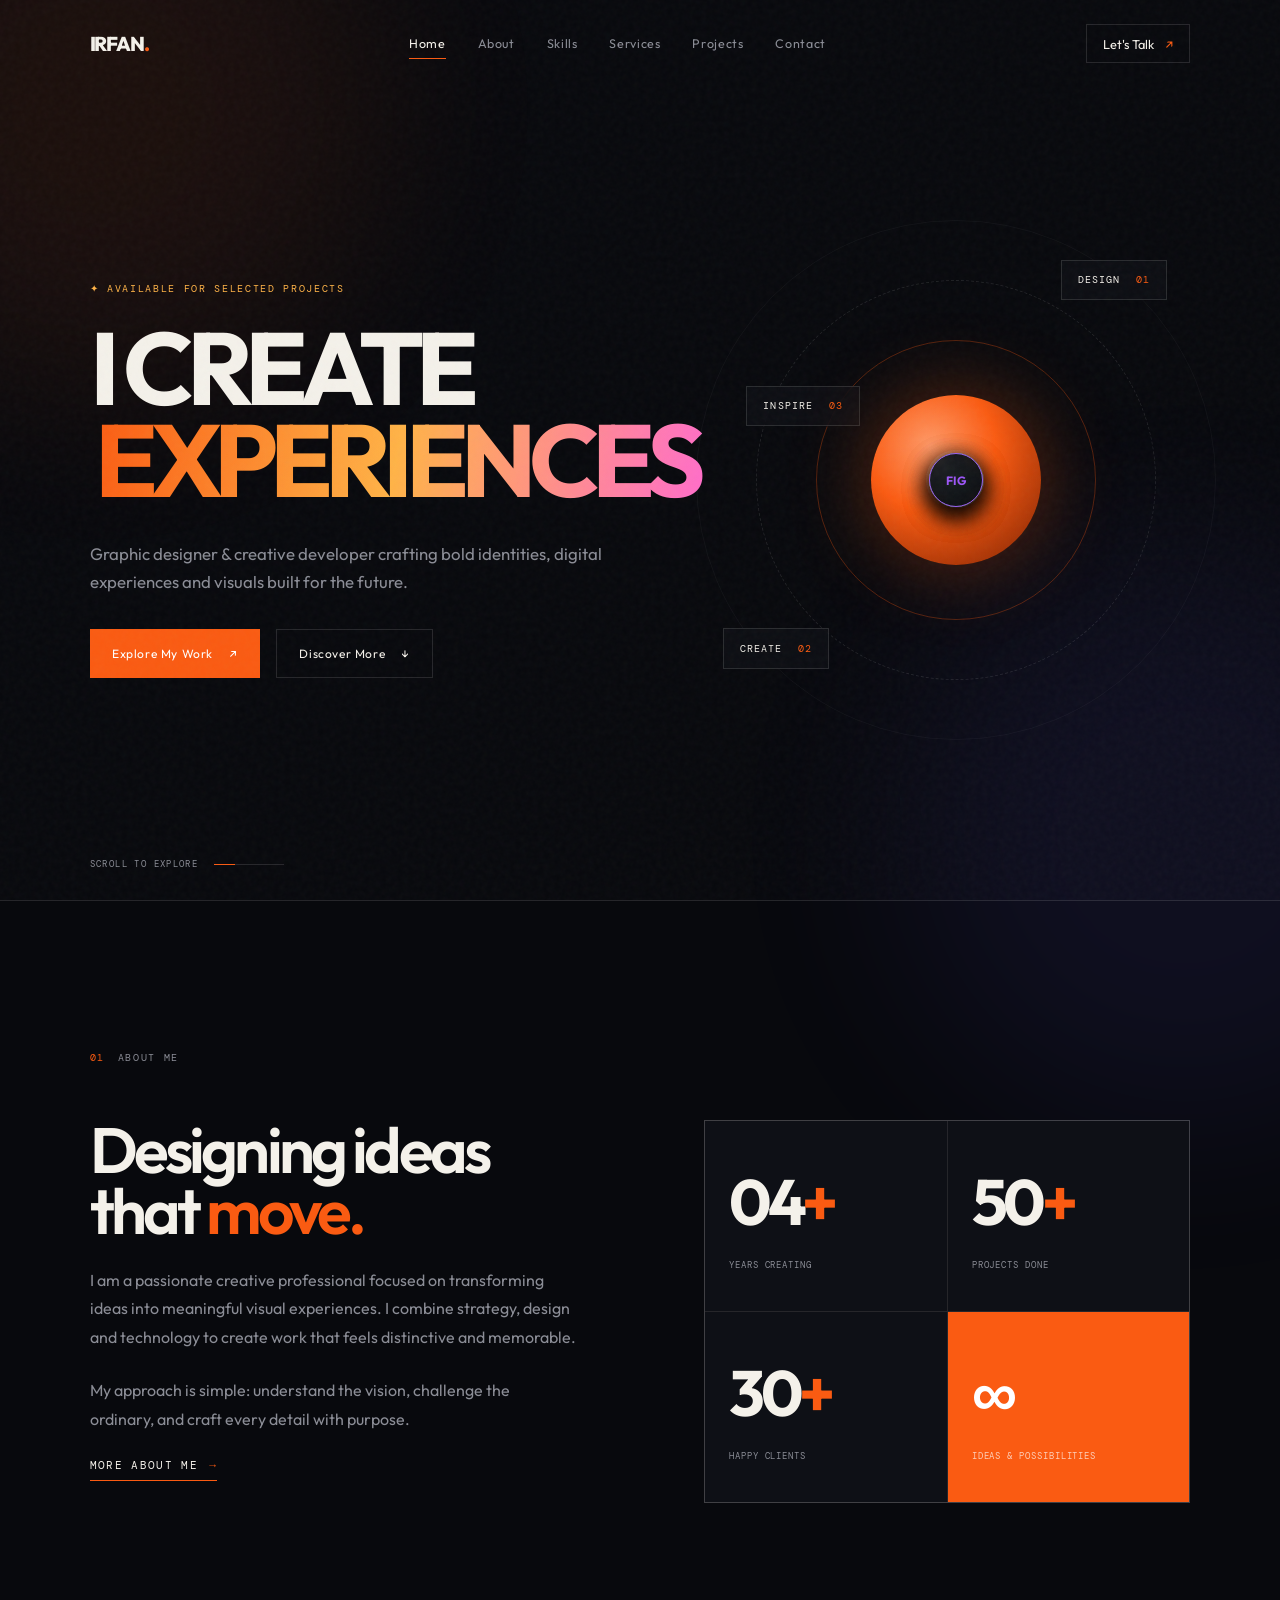
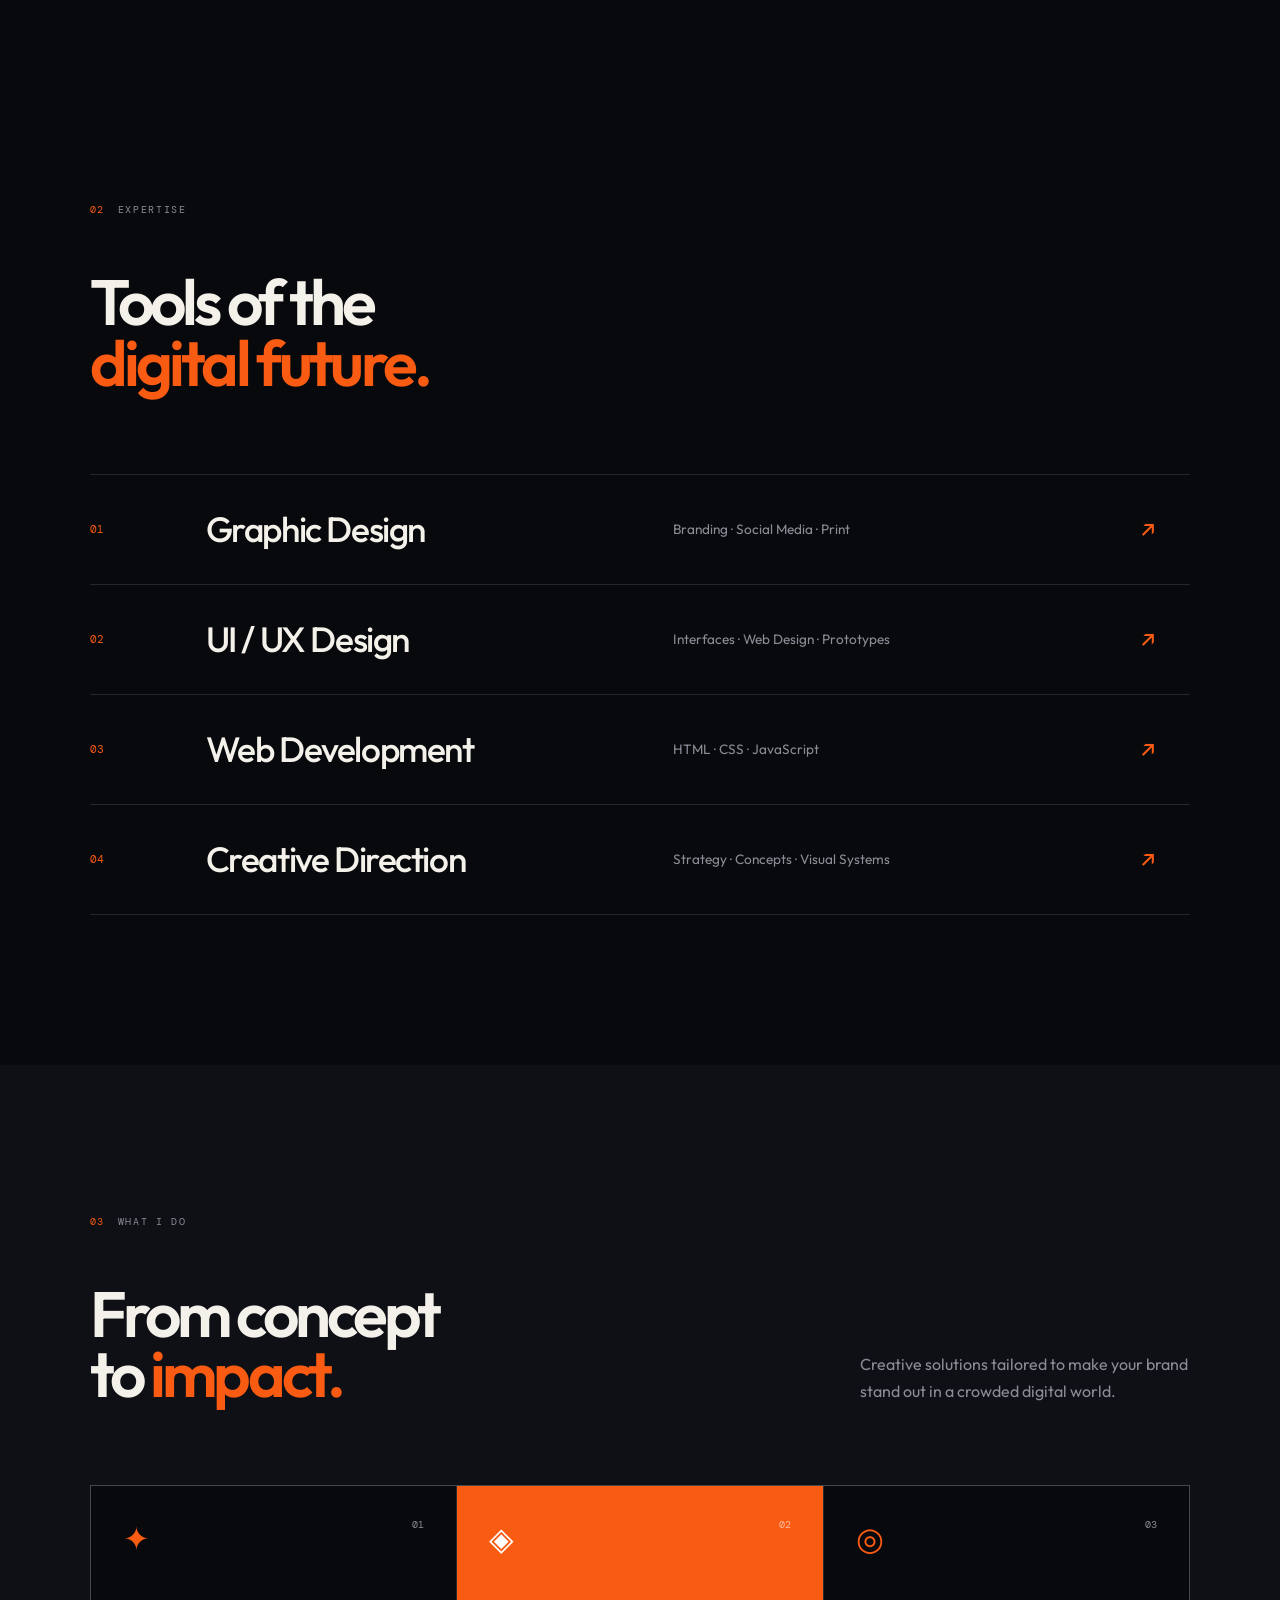
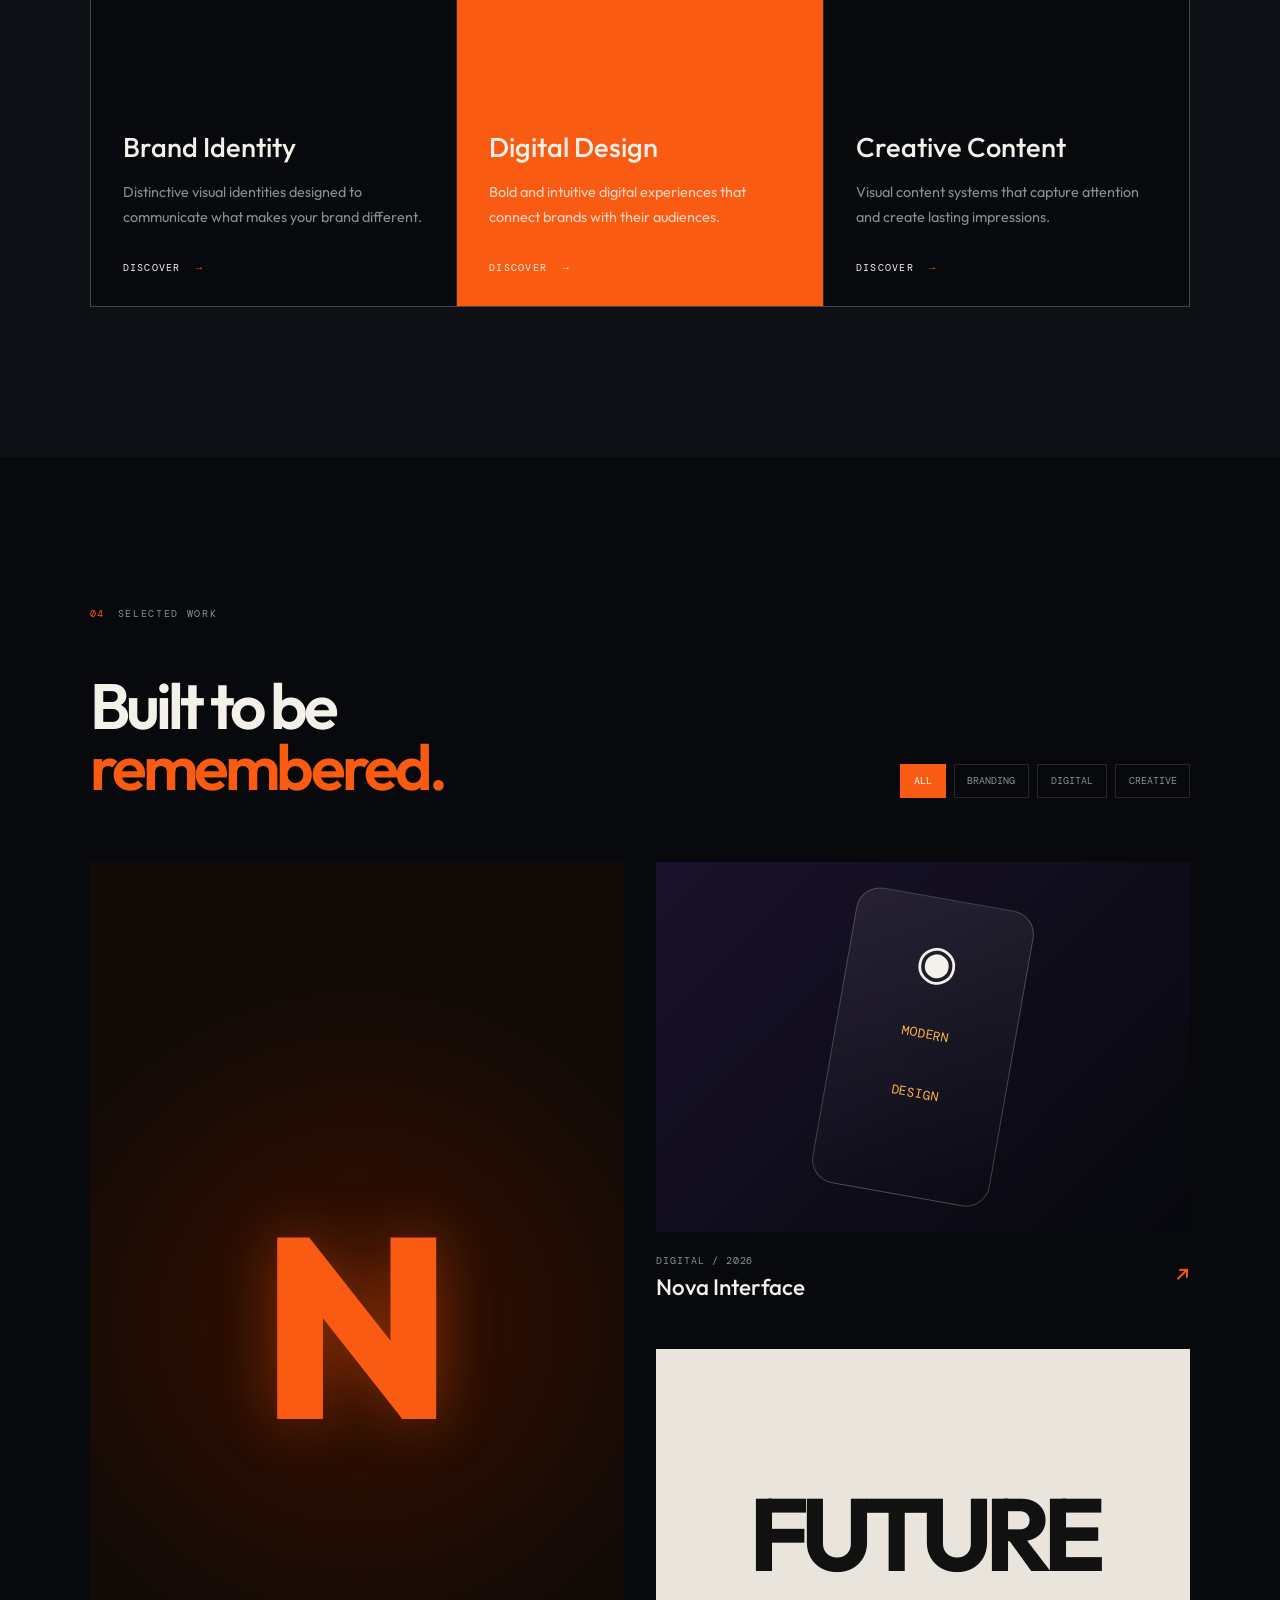
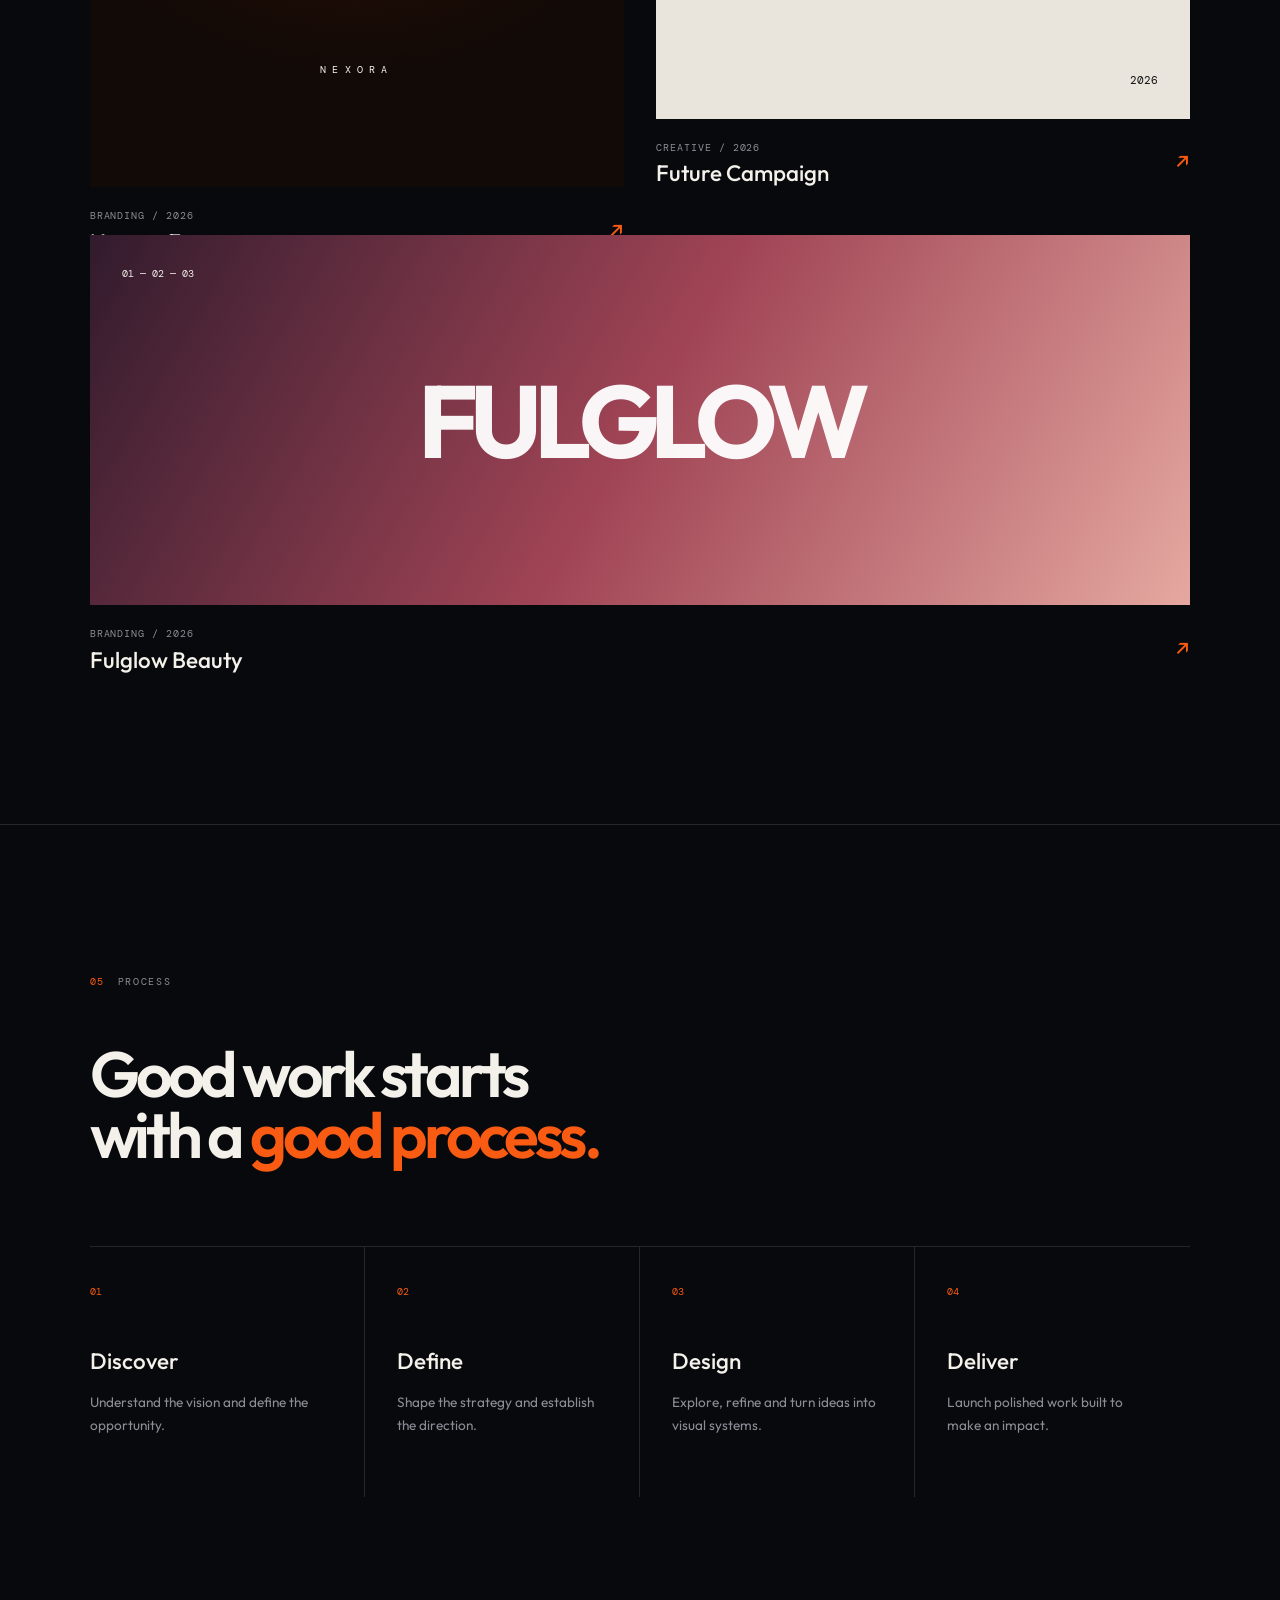
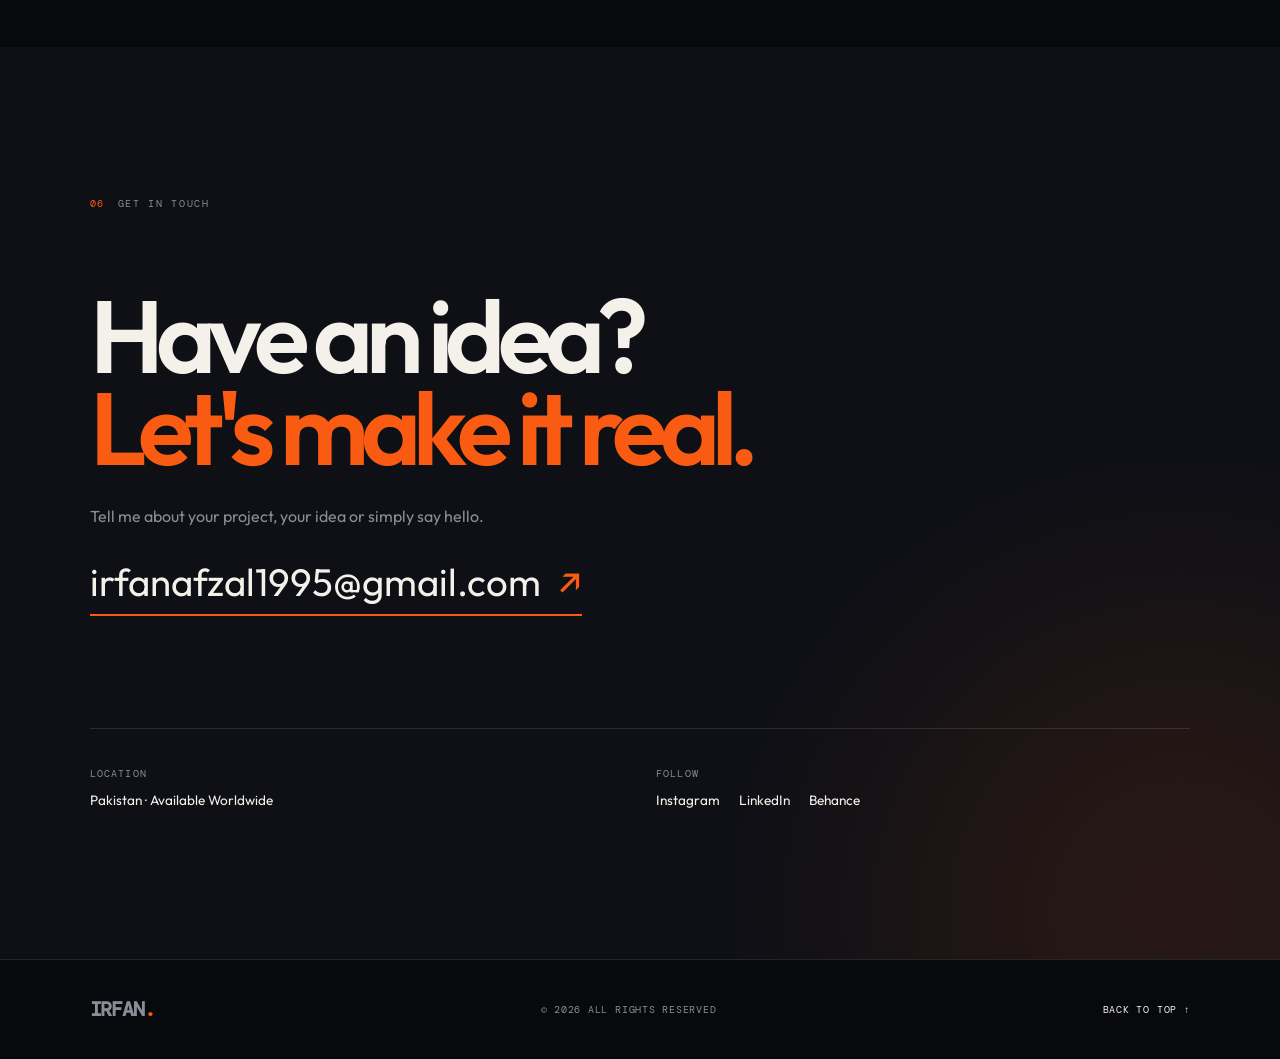
==== index.html @ 4d8fcdea "Add files via upload" ====
<!DOCTYPE html>
<html lang="en">
<head>
  <meta charset="UTF-8">
  <meta name="viewport" content="width=device-width, initial-scale=1.0">
  <title>Creative Portfolio | Visual Designer</title>
  <meta name="description" content="A futuristic professional portfolio">
  <link rel="preconnect" href="https://fonts.googleapis.com">
  <link rel="preconnect" href="https://fonts.gstatic.com" crossorigin>
  <link href="https://fonts.googleapis.com/css2?family=DM+Mono:wght@400;500&family=Outfit:wght@300;400;500;600;700;800&display=swap" rel="stylesheet">
  <link rel="stylesheet" href="style.css">
</head>
<body>
  <!-- Animated background -->
  <div class="bg-grid"></div>
  <div class="orb orb-1"></div>
  <div class="orb orb-2"></div>
  <div class="noise"></div>

  <!-- ==================== NAVBAR ==================== -->
  <header class="navbar">
    <a href="#home" class="logo">IRFAN<span>.</span></a>
    <nav class="nav-links" id="navLinks">
      <a href="#home" class="active">Home</a>
      <a href="#about">About</a>
      <a href="#skills">Skills</a>
      <a href="#services">Services</a>
      <a href="#projects">Projects</a>
      <a href="#contact">Contact</a>
    </nav>
    <a href="#contact" class="nav-cta">Let's Talk <span>↗</span></a>
    <button class="menu-btn" id="menuBtn" aria-label="Toggle menu"><span></span><span></span></button>
  </header>

  <main>
    <!-- ==================== HERO ==================== -->
    <section class="hero section" id="home">
      <div class="hero-content">
        <div class="eyebrow reveal">✦ AVAILABLE FOR SELECTED PROJECTS</div>
        <h1 class="hero-title reveal">
          I CREATE<br>
          <span class="gradient-text" id="typingText">VISUAL EXPERIENCES</span>
        </h1>
        <p class="hero-description reveal">
          Graphic designer & creative developer crafting bold identities,
          digital experiences and visuals built for the future.
        </p>
        <div class="hero-actions reveal">
          <a href="#projects" class="btn btn-primary">Explore My Work <span>↗</span></a>
          <a href="#about" class="btn btn-ghost">Discover More <span>↓</span></a>
        </div>
      </div>

      <div class="hero-visual">
        <div class="visual-ring ring-1"></div>
        <div class="visual-ring ring-2"></div>
        <div class="visual-ring ring-3"></div>
        <!-- Planet Icons (PS, AI, CD, FIGMA) orbiting around center -->
          <div class="planet-icon planet-ps"><span>PS</span></div>
          <div class="planet-icon planet-ai"><span>AI</span></div>
          <div class="planet-icon planet-cd"><span>CD</span></div>
          <div class="planet-icon planet-figma"><span>FIG</span></div>
        <div class="center-orb">
          <div class="orb-core"></div>
          <span>CREATE<br>+</span>
        </div>
        <div class="floating-card card-a">DESIGN<span>01</span></div>
        <div class="floating-card card-b">CREATE<span>02</span></div>
        <div class="floating-card card-c">INSPIRE<span>03</span></div>
      </div>

      <div class="scroll-indicator">
        <span>SCROLL TO EXPLORE</span>
        <div class="scroll-line"></div>
      </div>
    </section>

    <!-- ==================== ABOUT ==================== -->
    <section class="about section section-pad" id="about">
      <div class="section-label reveal"><span>01</span> ABOUT ME</div>
      <div class="about-grid">
        <div class="about-copy">
          <h2 class="section-title reveal">Designing ideas<br>that <em>move.</em></h2>
          <p class="reveal">I am a passionate creative professional focused on transforming ideas into meaningful visual experiences. I combine strategy, design and technology to create work that feels distinctive and memorable.</p>
          <p class="reveal">My approach is simple: understand the vision, challenge the ordinary, and craft every detail with purpose.</p>
          <a href="./about.html" class="text-link reveal">MORE ABOUT ME <span>→</span></a>
        </div>
        <div class="stats-grid reveal">
          <div class="stat-card"><strong>04<span>+</span></strong><small>YEARS CREATING</small></div>
          <div class="stat-card"><strong>50<span>+</span></strong><small>PROJECTS DONE</small></div>
          <div class="stat-card"><strong>30<span>+</span></strong><small>HAPPY CLIENTS</small></div>
          <div class="stat-card accent"><strong>∞</strong><small>IDEAS & POSSIBILITIES</small></div>
        </div>
      </div>
    </section>

    <!-- ==================== SKILLS ==================== -->
    <section class="skills section section-pad" id="skills">
      <div class="section-label reveal"><span>02</span> EXPERTISE</div>
      <h2 class="section-title reveal">Tools of the<br><em>digital future.</em></h2>
      <div class="skills-list">
        <div class="skill-row reveal"><span class="skill-num">01</span><h3>Graphic Design</h3><p>Branding · Social Media · Print</p><span class="arrow">↗</span></div>
        <div class="skill-row reveal"><span class="skill-num">02</span><h3>UI / UX Design</h3><p>Interfaces · Web Design · Prototypes</p><span class="arrow">↗</span></div>
        <div class="skill-row reveal"><span class="skill-num">03</span><h3>Web Development</h3><p>HTML · CSS · JavaScript</p><span class="arrow">↗</span></div>
        <div class="skill-row reveal"><span class="skill-num">04</span><h3>Creative Direction</h3><p>Strategy · Concepts · Visual Systems</p><span class="arrow">↗</span></div>
      </div>
    </section>

    <!-- ==================== SERVICES ==================== -->
    <section class="services section section-pad" id="services">
      <div class="section-label reveal"><span>03</span> WHAT I DO</div>
      <div class="services-heading">
        <h2 class="section-title reveal">From concept<br>to <em>impact.</em></h2>
        <p class="reveal">Creative solutions tailored to make your brand stand out in a crowded digital world.</p>
      </div>
      <div class="service-grid">
        <article class="service-card reveal">
          <div class="service-icon">✦</div><span class="service-number">01</span>
          <h3>Brand Identity</h3><p>Distinctive visual identities designed to communicate what makes your brand different.</p>
          <a href="#contact">DISCOVER <span>→</span></a>
        </article>
        <article class="service-card featured reveal">
          <div class="service-icon">◈</div><span class="service-number">02</span>
          <h3>Digital Design</h3><p>Bold and intuitive digital experiences that connect brands with their audiences.</p>
          <a href="#contact">DISCOVER <span>→</span></a>
        </article>
        <article class="service-card reveal">
          <div class="service-icon">◎</div><span class="service-number">03</span>
          <h3>Creative Content</h3><p>Visual content systems that capture attention and create lasting impressions.</p>
          <a href="#contact">DISCOVER <span>→</span></a>
        </article>
      </div>
    </section>

    <!-- ==================== PROJECTS ==================== -->
    <section class="projects section section-pad" id="projects">
      <div class="section-label reveal"><span>04</span> SELECTED WORK</div>
      <div class="projects-top">
        <h2 class="section-title reveal">Built to be<br><em>remembered.</em></h2>
        <div class="project-filters reveal">
          <button class="filter active" data-filter="all">ALL</button>
          <button class="filter" data-filter="branding">BRANDING</button>
          <button class="filter" data-filter="digital">DIGITAL</button>
          <button class="filter" data-filter="creative">CREATIVE</button>
        </div>
      </div>

      <div class="project-grid">
        <article class="project-card large reveal" data-category="branding">
          <div class="project-art art-one"><span>N</span><i>NEXORA</i></div>
          <div class="project-info"><div><small>BRANDING / 2026</small><h3>Nexora Energy</h3></div><span>↗</span></div>
        </article>
        <article class="project-card reveal" data-category="digital">
          <div class="project-art art-two"><div class="phone-ui">◉<br><small>MODERN<br>DESIGN</small></div></div>
          <div class="project-info"><div><small>DIGITAL / 2026</small><h3>Nova Interface</h3></div><span>↗</span></div>
        </article>
        <article class="project-card reveal" data-category="creative">
          <div class="project-art art-three"><strong>FUTURE</strong><span>2026</span></div>
          <div class="project-info"><div><small>CREATIVE / 2026</small><h3>Future Campaign</h3></div><span>↗</span></div>
        </article>
        <article class="project-card wide reveal" data-category="branding">
          <div class="project-art art-four"><span>01 — 02 — 03</span><h4>FULGLOW</h4></div>
          <div class="project-info"><div><small>BRANDING / 2026</small><h3>Fulglow Beauty</h3></div><span>↗</span></div>
        </article>
      </div>
    </section>

    <!-- ==================== PROCESS ==================== -->
    <section class="process section section-pad">
      <div class="section-label reveal"><span>05</span> PROCESS</div>
      <h2 class="section-title reveal">Good work starts<br>with a <em>good process.</em></h2>
      <div class="process-track">
        <div class="process-item reveal"><span>01</span><h3>Discover</h3><p>Understand the vision and define the opportunity.</p></div>
        <div class="process-item reveal"><span>02</span><h3>Define</h3><p>Shape the strategy and establish the direction.</p></div>
        <div class="process-item reveal"><span>03</span><h3>Design</h3><p>Explore, refine and turn ideas into visual systems.</p></div>
        <div class="process-item reveal"><span>04</span><h3>Deliver</h3><p>Launch polished work built to make an impact.</p></div>
      </div>
    </section>

    <!-- ==================== CONTACT ==================== -->
    <section class="contact section section-pad" id="contact">
      <div class="contact-glow"></div>
      <div class="section-label reveal"><span>06</span> GET IN TOUCH</div>
      <div class="contact-content">
        <h2 class="contact-title reveal">Have an idea?<br><em>Let's make it real.</em></h2>
        <p class="reveal">Tell me about your project, your idea or simply say hello.</p>
        <a href="mailto:irfanafzal1995@gmail.com" class="big-email reveal">irfanafzal1995@gmail.com <span>↗</span></a>
      </div>
      <div class="contact-meta reveal">
        <div><small>LOCATION</small><p>Pakistan · Available Worldwide</p></div>
        <div><small>FOLLOW</small><p><a href="#">Instagram</a> <a href="#">LinkedIn</a> <a href="#">Behance</a></p></div>
      </div>
    </section>
  </main>

  <!-- ==================== FOOTER ==================== -->
  <footer class="footer">
    <a href="#home" class="logo">IRFAN<span>.</span></a>
    <p>© <span id="year"></span> ALL RIGHTS RESERVED</p>
    <a href="#home">BACK TO TOP ↑</a>
  </footer>

  <script src="script.js"></script>
</body>
</html>
---- style.css ----
/* ==================== ROOT & RESET ==================== */
:root {
  --bg: #08090d;
  --bg-soft: #0e1016;
  --surface: rgba(255, 255, 255, 0.04);
  --text: #f4f1ea;
  --muted: #8b8d96;
  --line: rgba(255, 255, 255, 0.12);
  --accent: #fa5b12;
  --accent2: #ffb347;
  --font: "Outfit", sans-serif;
  --mono: "DM Mono", monospace;
}
* {
  margin: 0;
  padding: 0;
  box-sizing: border-box;
}
html {
  scroll-behavior: smooth;
}
body {
  background: var(--bg);
  color: var(--text);
  font-family: var(--font);
  overflow-x: hidden;
}
a {
  color: inherit;
  text-decoration: none;
}
button {
  font: inherit;
}
.section {
  position: relative;
  z-index: 1;
}
.section-pad {
  padding: 150px 7vw;
}

/* ==================== BACKGROUND ==================== */
.bg-grid {
  position: fixed;
  inset: 0;
  z-index: -3;
  opacity: 0.18;
  background-image: linear-gradient(
      rgba(255, 255, 255, 0.04) 1px,
      transparent 1px
    ),
    linear-gradient(90deg, rgba(255, 255, 255, 0.04) 1px, transparent 1px);
  background-size: 60px 60px;
  mask-image: radial-gradient(circle at center, black, transparent 80%);
}
.orb {
  position: fixed;
  width: 45vw;
  height: 45vw;
  border-radius: 50%;
  filter: blur(100px);
  opacity: 0.08;
  z-index: -2;
  pointer-events: none;
  animation: drift 15s ease-in-out infinite alternate;
}
.orb-1 {
  background: var(--accent);
  top: -20%;
  left: -15%;
}
.orb-2 {
  background: #6a5cff;
  bottom: -25%;
  right: -15%;
  animation-delay: -8s;
}
.noise {
  position: fixed;
  inset: 0;
  z-index: 20;
  pointer-events: none;
  opacity: 0.035;
  background-image: url("data:image/svg+xml,%3Csvg viewBox='0 0 200 200' xmlns='http://www.w3.org/2000/svg'%3E%3Cfilter id='n'%3E%3CfeTurbulence type='fractalNoise' baseFrequency='.8' numOctaves='4' stitchTiles='stitch'/%3E%3C/filter%3E%3Crect width='100%25' height='100%25' filter='url(%23n)' opacity='1'/%3E%3C/svg%3E");
}

/* ==================== NAVBAR ==================== */
.navbar {
  height: 88px;
  width: 100%;
  padding: 0 7vw;
  display: flex;
  align-items: center;
  justify-content: space-between;
  position: fixed;
  top: 0;
  z-index: 10;
  border-bottom: 1px solid transparent;
  transition: 0.35s;
}
.navbar.scrolled {
  background: rgba(8, 9, 13, 0.8);
  backdrop-filter: blur(20px);
  border-color: var(--line);
  height: 72px;
}
.logo {
  font-weight: 800;
  font-size: 1.25rem;
  letter-spacing: -0.06em;
}
.logo span {
  color: var(--accent);
}
.nav-links {
  display: flex;
  gap: 2rem;
}
.nav-links a {
  font-size: 0.78rem;
  color: var(--muted);
  letter-spacing: 0.05em;
  position: relative;
  transition: 0.3s;
}
.nav-links a:hover,
.nav-links a.active {
  color: var(--text);
}
.nav-links a::after {
  content: "";
  position: absolute;
  bottom: -8px;
  left: 0;
  width: 0;
  height: 1px;
  background: var(--accent);
  transition: 0.3s;
}
.nav-links a:hover::after,
.nav-links a.active::after {
  width: 100%;
}
.nav-cta {
  font-size: 0.8rem;
  border: 1px solid var(--line);
  padding: 0.65rem 1rem;
  transition: 0.3s;
}
.nav-cta span {
  color: var(--accent);
  margin-left: 0.5rem;
}
.nav-cta:hover {
  background: var(--text);
  color: var(--bg);
}
.menu-btn {
  display: none;
}

/* ==================== HERO ==================== */
.hero {
  min-height: 100vh;
  padding: 120px 7vw 60px;
  display: grid;
  grid-template-columns: 1.15fr 0.85fr;
  align-items: center;
  overflow: hidden;
}
.hero-content {
  max-width: 780px;
  z-index: 2;
}
.eyebrow,
.section-label {
  font: 0.65rem var(--mono);
  letter-spacing: 0.16em;
  color: var(--muted);
  display: flex;
  gap: 0.8rem;
  align-items: center;
}
.eyebrow {
  color: var(--accent2);
  margin-bottom: 1.8rem;
}
.section-label span {
  color: var(--accent);
}
.hero-title {
  font-size: clamp(3.5rem, 8vw, 8.5rem);
  line-height: 0.85;
  letter-spacing: -0.075em;
  font-weight: 700;
}
.gradient-text {
  display: inline-block;
  background: linear-gradient(100deg, var(--accent), var(--accent2), #ff6dca);
  -webkit-background-clip: text;
  background-clip: text;
  color: transparent;
  padding: 5px;
}
.hero-description {
  color: var(--muted);
  max-width: 520px;
  font-size: 1.05rem;
  line-height: 1.7;
  margin: 2rem 0;
}
.hero-actions {
  display: flex;
  gap: 1rem;
  flex-wrap: wrap;
}
.btn {
  padding: 1rem 1.4rem;
  font-size: 0.75rem;
  letter-spacing: 0.05em;
  display: inline-flex;
  align-items: center;
  gap: 1rem;
  transition: 0.3s;
}
.btn-primary {
  background: var(--accent);
  color: #fff;
}
.btn-primary:hover {
  transform: translateY(-4px);
  box-shadow: 0 12px 35px rgba(250, 91, 18, 0.25);
}
.btn-ghost {
  border: 1px solid var(--line);
}
.btn-ghost:hover {
  border-color: var(--text);
}
.hero-visual {
  position: relative;
  height: min(650px, 70vh);
  display: flex;
  align-items: center;
  justify-content: center;
}
.visual-ring {
  position: absolute;
  border: 1px solid rgba(255, 255, 255, 0.1);
  border-radius: 50%;
}
.ring-1 {
  width: 400px;
  height: 400px;
  animation: spin 22s linear infinite;
  border-style: dashed;
}
.ring-2 {
  width: 280px;
  height: 280px;
  animation: spin 15s linear infinite reverse;
  border-color: rgba(250, 91, 18, 0.3);
}
.ring-3 {
  width: 520px;
  height: 520px;
  border-color: rgba(255, 255, 255, 0.04);
}
.center-orb {
  width: 170px;
  height: 170px;
  border-radius: 50%;
  background: radial-gradient(
    circle at 35% 30%,
    #ff9a68,
    var(--accent) 40%,
    #7a1f00
  );
  box-shadow: 0 0 80px rgba(250, 91, 18, 0.35);
  display: grid;
  place-items: center;
  animation: pulse 4s ease-in-out infinite;
  z-index: 2;
}

.center-orb span {
  text-align: center;
  font: 0.65rem var(--mono);
  letter-spacing: 0.15em;
}
.orb-core {
  position: absolute;
  width: 55px;
  height: 55px;
  border: 1px solid rgba(255, 255, 255, 0.6);
  border-radius: 50%;
}
.floating-card {
  position: absolute;
  background: rgba(15, 16, 22, 0.75);
  backdrop-filter: blur(15px);
  border: 1px solid var(--line);
  padding: 0.8rem 1rem;
  font: 0.65rem var(--mono);
  letter-spacing: 0.1em;
  display: flex;
  gap: 1rem;
  animation: float 5s ease-in-out infinite;
}
.floating-card span {
  color: var(--accent);
}
.card-a {
  top: 15%;
  right: 5%;
}
.card-b {
  bottom: 20%;
  left: 0;
  animation-delay: -2s;
}
.card-c {
  top: 35%;
  left: 5%;
  animation-delay: -3s;
}
.scroll-indicator {
  position: absolute;
  bottom: 30px;
  left: 7vw;
  display: flex;
  align-items: center;
  gap: 1rem;
  font: 0.58rem var(--mono);
  color: var(--muted);
  letter-spacing: 0.15em;
}
.scroll-line {
  width: 70px;
  height: 1px;
  background: var(--line);
  position: relative;
  overflow: hidden;
}
.scroll-line::after {
  content: "";
  position: absolute;
  width: 30%;
  height: 100%;
  background: var(--accent);
  animation: scan 2s ease-in-out infinite;
}

/* ==================== SHARED ==================== */
.section-label {
  margin-bottom: 3.5rem;
}
.section-title {
  font-size: clamp(2.7rem, 5vw, 5.8rem);
  line-height: 0.95;
  letter-spacing: -0.06em;
  font-weight: 600;
}
.section-title em,
.contact-title em {
  font-style: normal;
  color: var(--accent);
}
.text-link {
  display: inline-flex;
  gap: 0.7rem;
  margin-top: 1.5rem;
  font: 0.7rem var(--mono);
  letter-spacing: 0.12em;
  border-bottom: 1px solid var(--accent);
  padding-bottom: 0.5rem;
}
.text-link span {
  color: var(--accent);
}

/* ==================== ABOUT ==================== */
.about {
  border-top: 1px solid var(--line);
}
.about-grid {
  display: grid;
  grid-template-columns: 1fr 1fr;
  gap: 10vw;
}
.about-copy p {
  color: var(--muted);
  line-height: 1.8;
  margin-top: 1.5rem;
  max-width: 570px;
}
.stats-grid {
  display: grid;
  grid-template-columns: 1fr 1fr;
  gap: 1px;
  background: var(--line);
  border: 1px solid var(--line);
}
.stat-card {
  background: var(--bg-soft);
  padding: 2.5rem 1.5rem;
  min-height: 190px;
  display: flex;
  flex-direction: column;
  justify-content: space-between;
  transition: 0.4s;
}
.stat-card:hover {
  background: rgba(255, 255, 255, 0.08);
  transform: scale(0.98);
}
.stat-card strong {
  font-size: clamp(2.5rem, 5vw, 4rem);
  letter-spacing: -0.07em;
}
.stat-card strong span {
  color: var(--accent);
}
.stat-card small {
  font: 0.58rem var(--mono);
  color: var(--muted);
  letter-spacing: 0.1em;
}
.stat-card.accent {
  background: var(--accent);
  color: #fff;
}
.stat-card.accent small {
  color: rgba(255, 255, 255, 0.7);
}

/* ==================== SKILLS ==================== */
.skills-list {
  margin-top: 5rem;
  border-top: 1px solid var(--line);
}
.skill-row {
  min-height: 110px;
  border-bottom: 1px solid var(--line);
  display: grid;
  grid-template-columns: 100px 1fr 1fr 50px;
  align-items: center;
  gap: 1rem;
  transition: 0.35s;
  padding: 1rem 0;
}
.skill-row:hover {
  padding-left: 1rem;
  background: linear-gradient(90deg, rgba(250, 91, 18, 0.08), transparent);
}
.skill-num {
  font: 0.7rem var(--mono);
  color: var(--accent);
}
.skill-row h3 {
  font-size: clamp(1.4rem, 3vw, 2.2rem);
  font-weight: 500;
  letter-spacing: -0.04em;
}
.skill-row p {
  color: var(--muted);
  font-size: 0.85rem;
}
.arrow {
  font-size: 1.5rem;
  color: var(--accent);
  transition: 0.3s;
}
.skill-row:hover .arrow {
  transform: translate(5px, -5px);
}

/* ==================== SERVICES ==================== */
.services {
  background: var(--bg-soft);
}
.services-heading {
  display: flex;
  justify-content: space-between;
  align-items: end;
  gap: 2rem;
}
.services-heading > p {
  color: var(--muted);
  max-width: 330px;
  line-height: 1.7;
}
.service-grid {
  display: grid;
  grid-template-columns: repeat(3, 1fr);
  margin-top: 5rem;
  gap: 1px;
  background: var(--line);
  border: 1px solid var(--line);
}
.service-card {
  min-height: 420px;
  background: var(--bg);
  padding: 2rem;
  position: relative;
  display: flex;
  flex-direction: column;
  transition: 0.4s;
  overflow: hidden;
}
.service-card::before {
  content: "";
  position: absolute;
  width: 180px;
  height: 180px;
  border-radius: 50%;
  background: var(--accent);
  filter: blur(70px);
  opacity: 0;
  transition: 0.5s;
  right: -80px;
  top: -80px;
}
.service-card:hover::before {
  opacity: 0.12;
}
.service-card:hover {
  transform: translateY(-8px);
}
.service-card.featured {
  background: var(--accent);
}
.service-icon {
  font-size: 2rem;
  color: var(--accent);
}
.featured .service-icon {
  color: #fff;
}
.service-number {
  position: absolute;
  top: 2rem;
  right: 2rem;
  font: 0.6rem var(--mono);
  color: var(--muted);
}
.featured .service-number {
  color: rgba(255, 255, 255, 0.6);
}
.service-card h3 {
  margin-top: auto;
  font-size: 1.7rem;
  font-weight: 500;
}
.service-card p {
  color: var(--muted);
  line-height: 1.7;
  font-size: 0.9rem;
  margin: 1rem 0 2rem;
}
.featured p {
  color: rgba(255, 255, 255, 0.75);
}
.service-card a {
  font: 0.65rem var(--mono);
  letter-spacing: 0.12em;
}
.service-card a span {
  color: var(--accent);
  margin-left: 0.5rem;
}
.featured a span {
  color: #fff;
}

/* ==================== PROJECTS ==================== */
.projects-top {
  display: flex;
  justify-content: space-between;
  align-items: end;
  gap: 2rem;
  margin-bottom: 4rem;
}
.project-filters {
  display: flex;
  gap: 0.5rem;
  flex-wrap: wrap;
}
.filter {
  background: transparent;
  color: var(--muted);
  border: 1px solid var(--line);
  padding: 0.6rem 0.8rem;
  font: 0.6rem var(--mono);
  cursor: pointer;
  transition: 0.3s;
}
.filter:hover,
.filter.active {
  background: var(--accent);
  border-color: var(--accent);
  color: #fff;
}
.project-grid {
  display: grid;
  grid-template-columns: repeat(2, 1fr);
  gap: 3rem 2rem;
}
.project-card {
  transition: 0.4s;
}
.project-card.hidden {
  display: none;
}
.project-card.large {
  grid-row: span 2;
}
.project-card.wide {
  grid-column: span 2;
}
.project-art {
  height: 370px;
  position: relative;
  overflow: hidden;
  display: grid;
  place-items: center;
  transition: 0.5s;
}
.large .project-art {
  height: 100%;
  min-height: 700px;
}
.art-one {
  background: radial-gradient(circle at center, #381000, #120a07 65%);
}
.art-one > span {
  font-size: 16rem;
  font-weight: 800;
  color: var(--accent);
  line-height: 1;
  text-shadow: 0 0 60px rgba(250, 91, 18, 0.4);
  transition: 0.5s;
}
.art-one i {
  position: absolute;
  bottom: 12%;
  font: 0.65rem var(--mono);
  letter-spacing: 0.6em;
}
.art-two {
  background: linear-gradient(135deg, #19122b, #07080d);
}
.phone-ui {
  border: 1px solid rgba(255, 255, 255, 0.2);
  width: 180px;
  height: 300px;
  border-radius: 24px;
  padding: 2rem;
  text-align: center;
  font-size: 3rem;
  background: linear-gradient(160deg, rgba(255, 255, 255, 0.08), transparent);
  transform: rotate(10deg);
}
.phone-ui small {
  font: 0.8rem var(--mono);
  color: var(--accent2);
}
.art-three {
  background: #e9e5dc;
  color: #111;
}
.art-three strong {
  font-size: clamp(3rem, 8vw, 8rem);
  letter-spacing: -0.08em;
}
.art-three span {
  position: absolute;
  bottom: 2rem;
  right: 2rem;
  font: 0.7rem var(--mono);
}
.art-four {
  background: linear-gradient(120deg, #311b2d, #a04455, #e5a8a0);
}
.art-four h4 {
  font-size: clamp(3rem, 8vw, 8rem);
  letter-spacing: -0.08em;
  color: rgba(255, 255, 255, 0.95);
}
.art-four > span {
  position: absolute;
  top: 2rem;
  left: 2rem;
  font: 0.65rem var(--mono);
}
.project-card:hover .project-art {
  transform: scale(0.98);
}
.project-card:hover .art-one > span {
  transform: scale(1.1) rotate(-5deg);
}
.project-info {
  padding-top: 1rem;
  display: flex;
  justify-content: space-between;
  align-items: center;
}
.project-info small {
  font: 0.6rem var(--mono);
  color: var(--muted);
  letter-spacing: 0.1em;
}
.project-info h3 {
  font-size: 1.4rem;
  font-weight: 500;
  margin-top: 0.3rem;
}
.project-info > span {
  color: var(--accent);
  font-size: 1.4rem;
}

/* ==================== PROCESS ==================== */
.process {
  border-top: 1px solid var(--line);
}
.process-track {
  display: grid;
  grid-template-columns: repeat(4, 1fr);
  border-top: 1px solid var(--line);
  margin-top: 5rem;
}
.process-item {
  padding: 2rem 2rem 2rem 0;
  min-height: 250px;
  border-right: 1px solid var(--line);
  transition: 0.3s;
}
.process-item:not(:first-child) {
  padding-left: 2rem;
}
.process-item:last-child {
  border: 0;
}
.process-item > span {
  font: 0.65rem var(--mono);
  color: var(--accent);
}
.process-item h3 {
  margin: 3rem 0 1rem;
  font-size: 1.4rem;
  font-weight: 500;
}
.process-item p {
  color: var(--muted);
  line-height: 1.7;
  font-size: 0.85rem;
}

/* ==================== CONTACT ==================== */
.contact {
  background: #0e1016;
  overflow: hidden;
}
.contact-glow {
  position: absolute;
  width: 600px;
  height: 600px;
  background: var(--accent);
  opacity: 0.1;
  filter: blur(120px);
  border-radius: 50%;
  right: -200px;
  bottom: -250px;
}
.contact-content {
  margin-top: 5rem;
}
.contact-title {
  font-size: clamp(3.5rem, 8vw, 8rem);
  line-height: 0.9;
  letter-spacing: -0.075em;
  font-weight: 600;
}
.contact-content > p {
  color: var(--muted);
  margin: 2rem 0;
}
.big-email {
  display: inline-flex;
  align-items: center;
  gap: 1rem;
  font-size: clamp(1.4rem, 3vw, 2.8rem);
  border-bottom: 2px solid var(--accent);
  padding-bottom: 0.5rem;
  transition: 0.3s;
}
.big-email:hover {
  color: var(--accent);
}
.big-email span {
  color: var(--accent);
}
.contact-meta {
  display: grid;
  grid-template-columns: 1fr 1fr;
  gap: 2rem;
  border-top: 1px solid var(--line);
  margin-top: 7rem;
  padding-top: 2rem;
}
.contact-meta small {
  font: 0.6rem var(--mono);
  color: var(--muted);
  letter-spacing: 0.12em;
}
.contact-meta p {
  margin-top: 0.6rem;
  font-size: 0.85rem;
}
.contact-meta a {
  margin-right: 1rem;
  transition: 0.2s;
}
.contact-meta a:hover {
  color: var(--accent);
}

/* ==================== FOOTER ==================== */
.footer {
  min-height: 100px;
  padding: 0 7vw;
  border-top: 1px solid var(--line);
  display: flex;
  justify-content: space-between;
  align-items: center;
  gap: 1rem;
  font: 0.6rem var(--mono);
  color: var(--muted);
  letter-spacing: 0.08em;
}
.footer a:last-child {
  color: var(--text);
}

/* ==================== ANIMATIONS ==================== */
.reveal {
  opacity: 0;
  transform: translateY(28px);
  transition: opacity 0.8s ease, transform 0.8s ease;
}
.reveal.visible {
  opacity: 1;
  transform: translateY(0);
}
@keyframes drift {
  to {
    transform: translate(15vw, 10vh);
  }
}
@keyframes spin {
  to {
    transform: rotate(360deg);
  }
}
@keyframes pulse {
  50% {
    transform: scale(1.06);
    box-shadow: 0 0 120px rgba(250, 91, 18, 0.5);
  }
}
@keyframes float {
  50% {
    transform: translateY(-15px);
  }
}
@keyframes scan {
  0% {
    transform: translateX(-100%);
  }
  100% {
    transform: translateX(350%);
  }
}

/* ==================== RESPONSIVE ==================== */
@media (max-width: 900px) {
  .nav-links {
    position: fixed;
    inset: 0;
    background: rgba(8, 9, 13, 0.98);
    display: flex;
    flex-direction: column;
    justify-content: center;
    align-items: center;
    transform: translateX(100%);
    transition: 0.4s;
  }
  .nav-links.open {
    transform: translateX(0);
  }
  .nav-links a {
    font-size: 1.8rem;
  }
  .nav-cta {
    display: none;
  }
  .menu-btn {
    display: flex;
    z-index: 2;
    background: transparent;
    border: 0;
    flex-direction: column;
    gap: 5px;
    cursor: pointer;
  }
  .menu-btn span {
    width: 25px;
    height: 1px;
    background: var(--text);
    transition: 0.3s;
  }
  .hero {
    grid-template-columns: 1fr;
    padding-top: 150px;
  }
  .hero-visual {
    height: 430px;
    margin-top: 2rem;
  }
  .ring-1 {
    width: 300px;
    height: 300px;
  }
  .ring-2 {
    width: 220px;
    height: 220px;
  }
  .ring-3 {
    width: 380px;
    height: 380px;
  }
  .about-grid,
  .services-heading {
    grid-template-columns: 1fr;
    display: grid;
  }
  .about-grid {
    gap: 4rem;
  }
  .service-grid {
    grid-template-columns: 1fr;
  }
  .service-card {
    min-height: 320px;
  }
  .process-track {
    grid-template-columns: 1fr 1fr;
  }
  .process-item:nth-child(2) {
    border-right: 0;
  }
  .process-item:nth-child(n + 3) {
    border-top: 1px solid var(--line);
  }
  .project-grid {
    grid-template-columns: 1fr;
  }
  .project-card.large,
  .project-card.wide {
    grid-row: auto;
    grid-column: auto;
  }
  .large .project-art {
    height: 500px;
    min-height: 0;
  }
}
@media (max-width: 600px) {
  .section-pad {
    padding: 100px 6vw;
  }
  .navbar {
    padding: 0 6vw;
  }
  .hero {
    padding: 120px 6vw 50px;
  }
  .hero-title {
    font-size: 3.7rem;
  }
  .hero-visual {
    transform: scale(0.82);
    width: 120%;
    margin-left: -10%;
  }
  .scroll-indicator {
    left: 6vw;
  }
  .skill-row {
    grid-template-columns: 40px 1fr 30px;
  }
  .skill-row p {
    display: none;
  }
  .stats-grid {
    grid-template-columns: 1fr 1fr;
  }
  .stat-card {
    min-height: 150px;
    padding: 1.2rem;
  }
  .projects-top {
    align-items: start;
    flex-direction: column;
  }
  .project-art {
    height: 300px;
  }
  .large .project-art {
    height: 420px;
  }
  .process-track {
    grid-template-columns: 1fr;
  }
  .process-item,
  .process-item:nth-child(2) {
    border-right: 0;
    border-bottom: 1px solid var(--line);
    padding: 2rem 0;
  }
  .process-item:not(:first-child) {
    padding-left: 0;
  }
  .contact-meta {
    grid-template-columns: 1fr;
  }
  .footer {
    padding: 2rem 6vw;
    flex-wrap: wrap;
  }
}
/* =========================================================
   ABOUT PAGE — ADDITIONAL STYLES
   Matches the main portfolio theme
   ========================================================= */

/* ==================== ABOUT PAGE HERO ==================== */

.about-page {
  position: relative;
  min-height: 100vh;
  padding: 150px 7vw 100px;
  overflow: hidden;
}

.about-page-hero {
  min-height: 55vh;
  display: grid;
  grid-template-columns: 1.2fr 0.8fr;
  align-items: center;
  gap: 6vw;
  border-bottom: 1px solid var(--line);
  padding-bottom: 100px;
}

.about-page-intro {
  max-width: 850px;
}

.about-page-intro .eyebrow {
  margin-bottom: 1.8rem;
}

.about-page-title {
  font-size: clamp(4rem, 9vw, 9rem);
  line-height: 0.82;
  letter-spacing: -0.08em;
  font-weight: 700;
}

.about-page-title span {
  display: block;
}

.about-page-title em {
  font-style: normal;
  color: var(--accent);
}

.about-page-subtitle {
  max-width: 600px;
  color: var(--muted);
  font-size: 1.05rem;
  line-height: 1.8;
  margin-top: 2rem;
}


/* ==================== PROFILE VISUAL ==================== */

.about-profile-visual {
  position: relative;
  min-height: 450px;
  display: flex;
  align-items: center;
  justify-content: center;
}

.profile-frame {
  width: 330px;
  height: 400px;
  border: 1px solid var(--line);
  background:
    linear-gradient(
      145deg,
      rgba(250, 91, 18, 0.12),
      rgba(255, 255, 255, 0.02)
    );
  position: relative;
  display: flex;
  align-items: center;
  justify-content: center;
  overflow: hidden;
}

.profile-frame::before {
  content: "";
  position: absolute;
  inset: 15px;
  border: 1px solid rgba(250, 91, 18, 0.3);
}

.profile-frame::after {
  content: "";
  position: absolute;
  width: 220px;
  height: 220px;
  background: var(--accent);
  border-radius: 50%;
  filter: blur(90px);
  opacity: 0.18;
}

.profile-initial {
  position: relative;
  z-index: 2;
  font-size: 12rem;
  font-weight: 800;
  letter-spacing: -0.1em;
  color: var(--accent);
  text-shadow: 0 0 70px rgba(250, 91, 18, 0.3);
}

.profile-corner {
  position: absolute;
  font: 0.6rem var(--mono);
  color: var(--muted);
  letter-spacing: 0.12em;
  z-index: 3;
}

.profile-corner.top {
  top: 28px;
  left: 28px;
}

.profile-corner.bottom {
  bottom: 28px;
  right: 28px;
}

.profile-orbit {
  position: absolute;
  width: 430px;
  height: 430px;
  border: 1px dashed rgba(250, 91, 18, 0.2);
  border-radius: 50%;
  animation: spin 25s linear infinite;
}

.profile-orbit::after {
  content: "";
  position: absolute;
  width: 7px;
  height: 7px;
  background: var(--accent);
  border-radius: 50%;
  top: 35px;
  left: 50%;
  box-shadow: 0 0 20px var(--accent);
}


/* ==================== PERSONAL INFORMATION ==================== */

.about-info-section {
  padding: 120px 0;
  border-bottom: 1px solid var(--line);
}

.about-info-grid {
  display: grid;
  grid-template-columns: 0.7fr 1.3fr;
  gap: 8vw;
}

.about-info-heading {
  position: sticky;
  top: 120px;
  height: fit-content;
}

.about-info-heading h2 {
  font-size: clamp(2.5rem, 5vw, 5rem);
  line-height: 0.9;
  letter-spacing: -0.06em;
  font-weight: 600;
}

.about-info-heading h2 em {
  color: var(--accent);
  font-style: normal;
}

.about-info-heading p {
  color: var(--muted);
  line-height: 1.7;
  margin-top: 1.5rem;
  max-width: 300px;
}

.info-list {
  border-top: 1px solid var(--line);
}

.info-row {
  min-height: 75px;
  display: grid;
  grid-template-columns: 180px 1fr;
  align-items: center;
  gap: 2rem;
  border-bottom: 1px solid var(--line);
  transition: 0.3s;
}

.info-row:hover {
  padding-left: 12px;
  background: linear-gradient(
    90deg,
    rgba(250, 91, 18, 0.07),
    transparent
  );
}

.info-label {
  font: 0.62rem var(--mono);
  color: var(--accent);
  letter-spacing: 0.1em;
}

.info-value {
  font-size: 0.95rem;
  color: var(--text);
}


/* ==================== PROFILE SUMMARY ==================== */

.about-summary {
  padding: 120px 0;
  border-bottom: 1px solid var(--line);
}

.summary-content {
  max-width: 950px;
}

.summary-content h2 {
  font-size: clamp(3rem, 6vw, 6.5rem);
  line-height: 0.9;
  letter-spacing: -0.07em;
  font-weight: 600;
}

.summary-content h2 em {
  color: var(--accent);
  font-style: normal;
}

.summary-content p {
  max-width: 800px;
  color: var(--muted);
  line-height: 1.9;
  font-size: 1rem;
  margin-top: 2rem;
}


/* ==================== SKILLS / TOOLS ==================== */

.about-skills {
  padding: 120px 0;
  border-bottom: 1px solid var(--line);
}

.about-skills-heading {
  display: flex;
  justify-content: space-between;
  align-items: flex-end;
  gap: 2rem;
  margin-bottom: 5rem;
}

.about-skills-heading h2 {
  font-size: clamp(3rem, 6vw, 6rem);
  line-height: 0.9;
  letter-spacing: -0.07em;
}

.about-skills-heading h2 em {
  color: var(--accent);
  font-style: normal;
}

.about-skills-heading p {
  max-width: 350px;
  color: var(--muted);
  line-height: 1.7;
}


/* Skill Cards */

.about-skills-grid {
  display: grid;
  grid-template-columns: repeat(2, 1fr);
  gap: 1px;
  background: var(--line);
  border: 1px solid var(--line);
}

.about-skill-card {
  min-height: 300px;
  padding: 2.5rem;
  background: var(--bg);
  position: relative;
  overflow: hidden;
  transition: 0.4s;
}

.about-skill-card::before {
  content: "";
  position: absolute;
  width: 180px;
  height: 180px;
  border-radius: 50%;
  background: var(--accent);
  filter: blur(80px);
  opacity: 0;
  right: -70px;
  top: -70px;
  transition: 0.5s;
}

.about-skill-card:hover::before {
  opacity: 0.12;
}

.about-skill-card:hover {
  background: rgba(255, 255, 255, 0.035);
}

.about-skill-number {
  font: 0.65rem var(--mono);
  color: var(--accent);
}

.about-skill-card h3 {
  margin-top: 4rem;
  font-size: 1.7rem;
  font-weight: 500;
  letter-spacing: -0.04em;
}

.about-skill-card p {
  color: var(--muted);
  line-height: 1.7;
  margin-top: 1rem;
  font-size: 0.88rem;
}

.tool-list {
  display: flex;
  flex-wrap: wrap;
  gap: 0.5rem;
  margin-top: 1.5rem;
}

.tool-list span {
  border: 1px solid var(--line);
  padding: 0.45rem 0.7rem;
  font: 0.58rem var(--mono);
  color: var(--muted);
  transition: 0.3s;
}

.tool-list span:hover {
  color: var(--text);
  border-color: var(--accent);
}


/* ==================== EXPERIENCE ==================== */

.about-experience {
  padding: 120px 0;
  border-bottom: 1px solid var(--line);
}

.experience-heading {
  margin-bottom: 5rem;
}

.experience-heading h2 {
  font-size: clamp(3rem, 6vw, 6rem);
  line-height: 0.9;
  letter-spacing: -0.07em;
}

.experience-heading h2 em {
  color: var(--accent);
  font-style: normal;
}

.experience-list {
  border-top: 1px solid var(--line);
}

.experience-item {
  display: grid;
  grid-template-columns: 180px 1fr 120px;
  gap: 2rem;
  padding: 2.5rem 0;
  border-bottom: 1px solid var(--line);
  transition: 0.35s;
}

.experience-item:hover {
  padding-left: 1rem;
  background: linear-gradient(
    90deg,
    rgba(250, 91, 18, 0.06),
    transparent
  );
}

.experience-date {
  font: 0.65rem var(--mono);
  color: var(--accent);
  letter-spacing: 0.05em;
}

.experience-item h3 {
  font-size: 1.7rem;
  font-weight: 500;
  letter-spacing: -0.04em;
}

.experience-item p {
  color: var(--muted);
  line-height: 1.7;
  font-size: 0.9rem;
  margin-top: 0.8rem;
  max-width: 700px;
}

.experience-type {
  text-align: right;
  font: 0.58rem var(--mono);
  color: var(--muted);
  letter-spacing: 0.08em;
}


/* ==================== EDUCATION ==================== */

.about-education {
  padding: 120px 0;
  border-bottom: 1px solid var(--line);
}

.education-heading {
  margin-bottom: 5rem;
}

.education-heading h2 {
  font-size: clamp(3rem, 6vw, 6rem);
  line-height: 0.9;
  letter-spacing: -0.07em;
}

.education-heading h2 em {
  color: var(--accent);
  font-style: normal;
}

.education-list {
  display: grid;
  grid-template-columns: repeat(3, 1fr);
  gap: 1px;
  background: var(--line);
  border: 1px solid var(--line);
}

.education-card {
  min-height: 280px;
  background: var(--bg);
  padding: 2rem;
  transition: 0.4s;
  position: relative;
}

.education-card:hover {
  background: rgba(255, 255, 255, 0.04);
  transform: translateY(-5px);
}

.education-year {
  font: 0.6rem var(--mono);
  color: var(--accent);
}

.education-card h3 {
  font-size: 1.4rem;
  font-weight: 500;
  margin-top: 4rem;
}

.education-card h4 {
  color: var(--muted);
  font-size: 0.8rem;
  font-weight: 400;
  margin-top: 0.5rem;
}

.education-card p {
  color: var(--muted);
  font-size: 0.82rem;
  line-height: 1.6;
  margin-top: 1rem;
}


/* ==================== CV DOWNLOAD ==================== */

.cv-section {
  padding: 130px 0;
  text-align: center;
  position: relative;
  overflow: hidden;
}

.cv-section::before {
  content: "";
  position: absolute;
  width: 500px;
  height: 500px;
  background: var(--accent);
  border-radius: 50%;
  filter: blur(140px);
  opacity: 0.08;
  left: 50%;
  top: 50%;
  transform: translate(-50%, -50%);
  pointer-events: none;
}

.cv-section h2 {
  position: relative;
  font-size: clamp(3rem, 7vw, 7rem);
  line-height: 0.9;
  letter-spacing: -0.07em;
}

.cv-section h2 em {
  color: var(--accent);
  font-style: normal;
}

.cv-section p {
  position: relative;
  max-width: 550px;
  margin: 1.5rem auto 2.5rem;
  color: var(--muted);
  line-height: 1.7;
}

.cv-download-btn {
  position: relative;
  display: inline-flex;
  align-items: center;
  gap: 1rem;
  padding: 1.1rem 1.6rem;
  background: var(--accent);
  color: #fff;
  font: 0.7rem var(--mono);
  letter-spacing: 0.08em;
  border: 1px solid var(--accent);
  transition: 0.35s;
}

.cv-download-btn span {
  font-size: 1rem;
}

.cv-download-btn:hover {
  transform: translateY(-5px);
  background: transparent;
  color: var(--accent);
  box-shadow: 0 15px 40px rgba(250, 91, 18, 0.15);
}


/* ==================== ABOUT PAGE FOOTER ==================== */

.about-page-footer {
  border-top: 1px solid var(--line);
}


/* ==================== RESPONSIVE ==================== */

@media (max-width: 900px) {

  .about-page {
    padding: 130px 7vw 80px;
  }

  .about-page-hero {
    grid-template-columns: 1fr;
    gap: 4rem;
    padding-bottom: 80px;
  }

  .about-profile-visual {
    min-height: 400px;
  }

  .about-info-grid {
    grid-template-columns: 1fr;
    gap: 4rem;
  }

  .about-info-heading {
    position: static;
  }

  .about-skills-heading {
    flex-direction: column;
    align-items: flex-start;
  }

  .education-list {
    grid-template-columns: 1fr;
  }

  .experience-item {
    grid-template-columns: 130px 1fr;
  }

  .experience-type {
    grid-column: 2;
    text-align: left;
  }
}


@media (max-width: 600px) {

  .about-page {
    padding: 115px 6vw 60px;
  }

  .about-page-title {
    font-size: 4rem;
  }

  .about-page-hero {
    min-height: auto;
    padding-bottom: 60px;
  }

  .about-profile-visual {
    min-height: 350px;
    transform: scale(0.9);
  }

  .profile-frame {
    width: 270px;
    height: 330px;
  }

  .profile-orbit {
    width: 350px;
    height: 350px;
  }

  .profile-initial {
    font-size: 9rem;
  }

  .about-info-section,
  .about-summary,
  .about-skills,
  .about-experience,
  .about-education {
    padding: 90px 0;
  }

  .info-row {
    grid-template-columns: 1fr;
    gap: 0.5rem;
    padding: 1.2rem 0;
    min-height: auto;
  }

  .info-value {
    font-size: 0.9rem;
  }

  .about-skills-grid {
    grid-template-columns: 1fr;
  }

  .about-skill-card {
    min-height: 280px;
  }

  .experience-item {
    grid-template-columns: 1fr;
    gap: 0.7rem;
  }

  .experience-type {
    grid-column: auto;
  }

  .experience-item h3 {
    font-size: 1.4rem;
  }

  .education-card {
    min-height: 240px;
  }

  .cv-section {
    padding: 100px 0;
  }

  .cv-section h2 {
    font-size: 3.5rem;
  }
}


/* ==================== REDUCED MOTION ==================== */

@media (prefers-reduced-motion: reduce) {
  .profile-orbit {
    animation: none;
  }
}
/* ----- PLANET ICONS ORBITING AROUND CENTER ----- */
.planet-icon {
  position: absolute;
  width: 54px;
  height: 54px;
  border-radius: 50%;
  display: grid;
  place-items: center;
  font-weight: 700;
  font-size: 0.75rem;
  letter-spacing: 0.02em;
  background: rgba(12, 14, 20, 0.8);
  backdrop-filter: blur(8px);
  border: 1px solid rgba(255, 255, 255, 0.18);
  box-shadow: 0 8px 25px rgba(0, 0, 0, 0.6);
  color: #f0ede8;
  transition: 0.25s;
  z-index: 5;
  pointer-events: none;
}
.planet-icon::after {
  content: '';
  position: absolute;
  inset: -4px;
  border-radius: 50%;
  background: radial-gradient(circle at 30% 30%, rgba(255,255,255,0.15), transparent 70%);
  opacity: 0.3;
}
.planet-icon span { position: relative; z-index: 2; }

/* Individual planet colors */
.planet-ps { border-color: #7a9bff; color: #7a9bff; }
.planet-ai { border-color: #ff7a3a; color: #ff7a3a; }
.planet-cd { border-color: #51ff3a; color: #51ff3a; }
.planet-figma { border-color: #9D56F7; color: #9D56F7; }

/* Orbit positions - each planet orbits at a different radius and speed */
.planet-ps {
  animation: orbit1 18s linear infinite;
  top: 50%;
  left: 50%;
  margin-top: -27px;
  margin-left: -27px;
  transform-origin: 27px 27px;
}
.planet-ai {
  animation: orbit2 22s linear infinite reverse;
  top: 50%;
  left: 50%;
  margin-top: -27px;
  margin-left: -27px;
  transform-origin: 27px 27px;
}
.planet-cd {
  animation: orbit3 14s linear infinite;
  top: 50%;
  left: 50%;
  margin-top: -27px;
  margin-left: -27px;
  transform-origin: 27px 27px;
}
.planet-figma {
  animation: orbit4 26s linear infinite reverse;
  top: 50%;
  left: 50%;
  margin-top: -27px;
  margin-left: -27px;
  transform-origin: 27px 27px;
}

/* Orbit keyframes with different radii */
@keyframes orbit1 {
  0% { transform: rotate(0deg) translateX(170px) rotate(0deg); -webkit-transform: rotate(0deg) translateX(170px) rotate(0deg); -moz-transform: rotate(0deg) translateX(170px) rotate(0deg); -ms-transform: rotate(0deg) translateX(170px) rotate(0deg); -o-transform: rotate(0deg) translateX(170px) rotate(0deg); }
  100% { transform: rotate(360deg) translateX(170px) rotate(-360deg); -webkit-transform: rotate(360deg) translateX(170px) rotate(-360deg); -moz-transform: rotate(360deg) translateX(170px) rotate(-360deg); -ms-transform: rotate(360deg) translateX(170px) rotate(-360deg); -o-transform: rotate(360deg) translateX(170px) rotate(-360deg); }
}
@keyframes orbit2 {
  0% { transform: rotate(60deg) translateX(220px) rotate(-60deg); }
  100% { transform: rotate(420deg) translateX(220px) rotate(-420deg); }
}
@keyframes orbit3 {
  0% { transform: rotate(140deg) translateX(120px) rotate(-140deg); -webkit-transform: rotate(140deg) translateX(120px) rotate(-140deg); -moz-transform: rotate(140deg) translateX(120px) rotate(-140deg); -ms-transform: rotate(140deg) translateX(120px) rotate(-140deg); -o-transform: rotate(140deg) translateX(120px) rotate(-140deg); }
  100% { transform: rotate(500deg) translateX(120px) rotate(-500deg); -webkit-transform: rotate(500deg) translateX(120px) rotate(-500deg); -moz-transform: rotate(500deg) translateX(120px) rotate(-500deg); -ms-transform: rotate(500deg) translateX(120px) rotate(-500deg); -o-transform: rotate(500deg) translateX(120px) rotate(-500deg); }
}
@keyframes orbit4 {
  0% { transform: rotate(220deg) translateX(250px) rotate(-220deg); -webkit-transform: rotate(220deg) translateX(250px) rotate(-220deg); -moz-transform: rotate(220deg) translateX(250px) rotate(-220deg); -ms-transform: rotate(220deg) translateX(250px) rotate(-220deg); -o-transform: rotate(220deg) translateX(250px) rotate(-220deg); }
  100% { transform: rotate(580deg) translateX(250px) rotate(-580deg); -webkit-transform: rotate(580deg) translateX(250px) rotate(-580deg); -moz-transform: rotate(580deg) translateX(250px) rotate(-580deg); -ms-transform: rotate(580deg) translateX(250px) rotate(-580deg); -o-transform: rotate(580deg) translateX(250px) rotate(-580deg); }
}
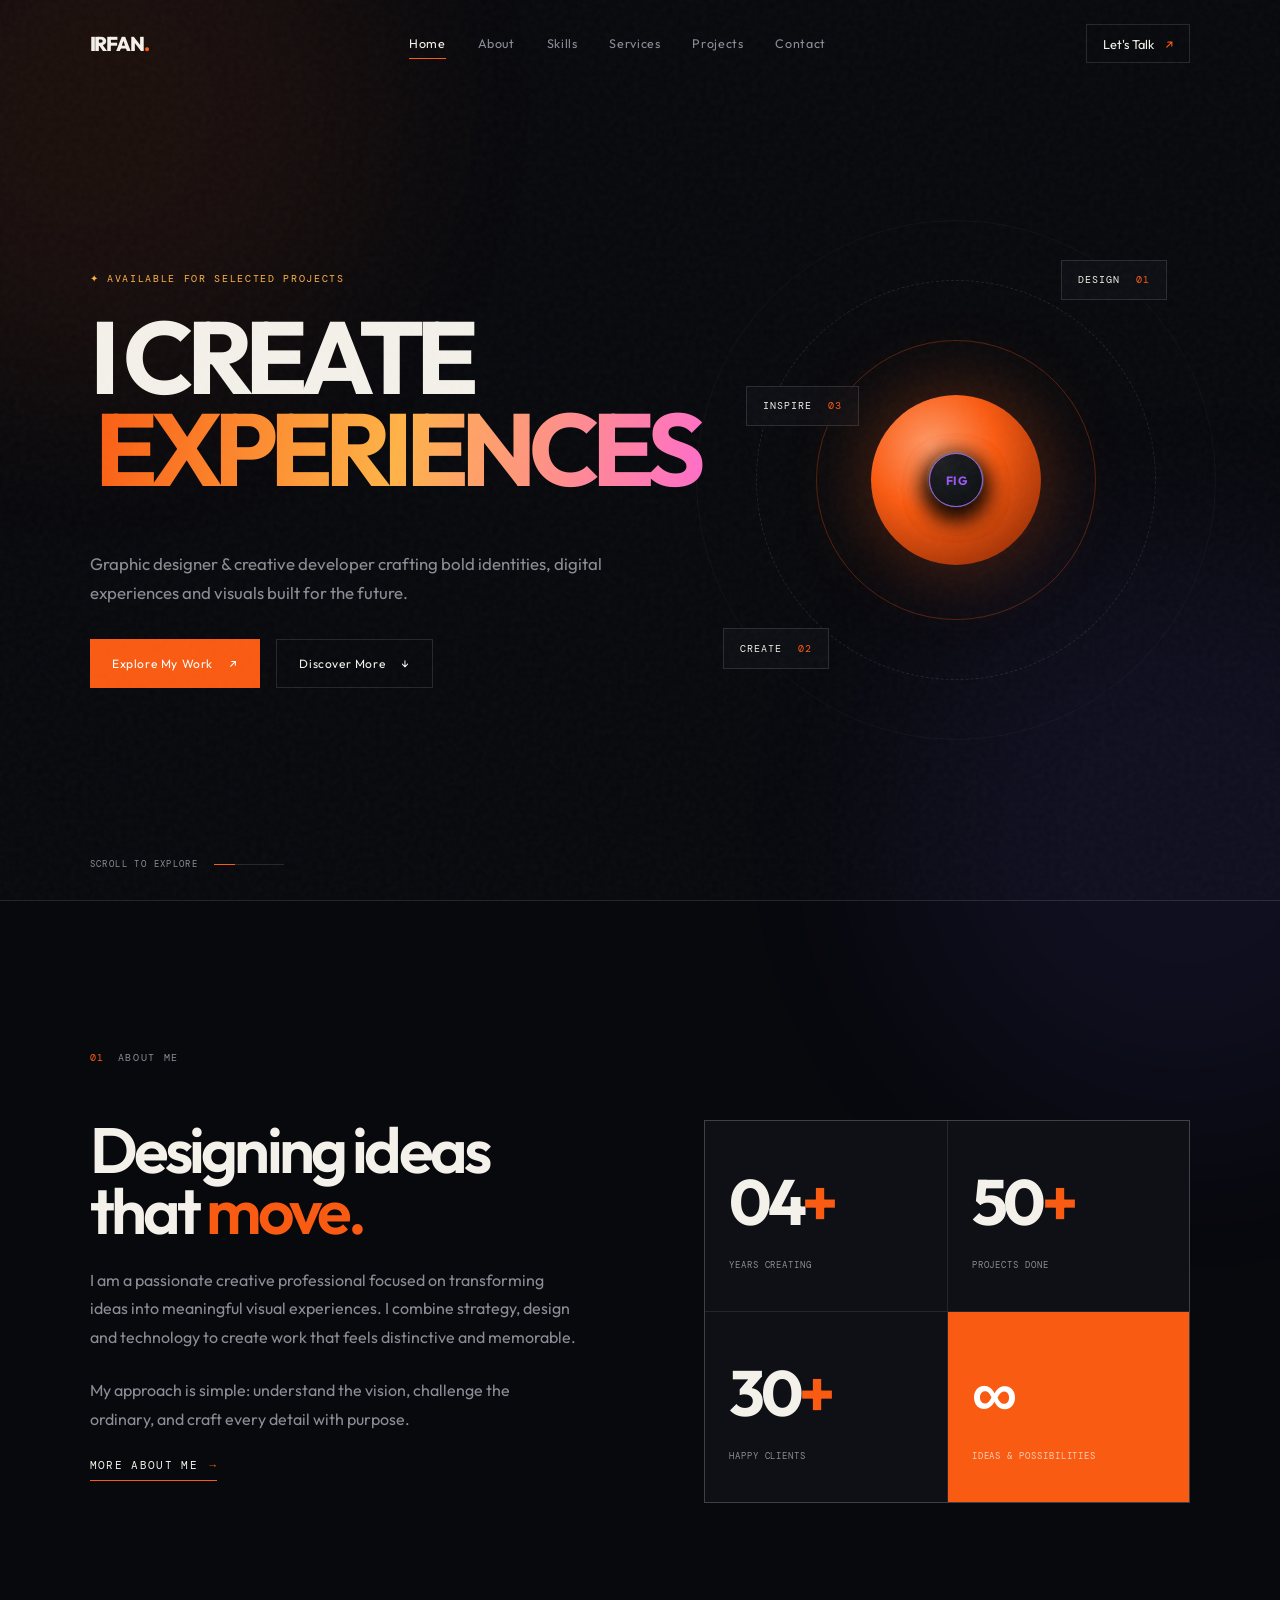
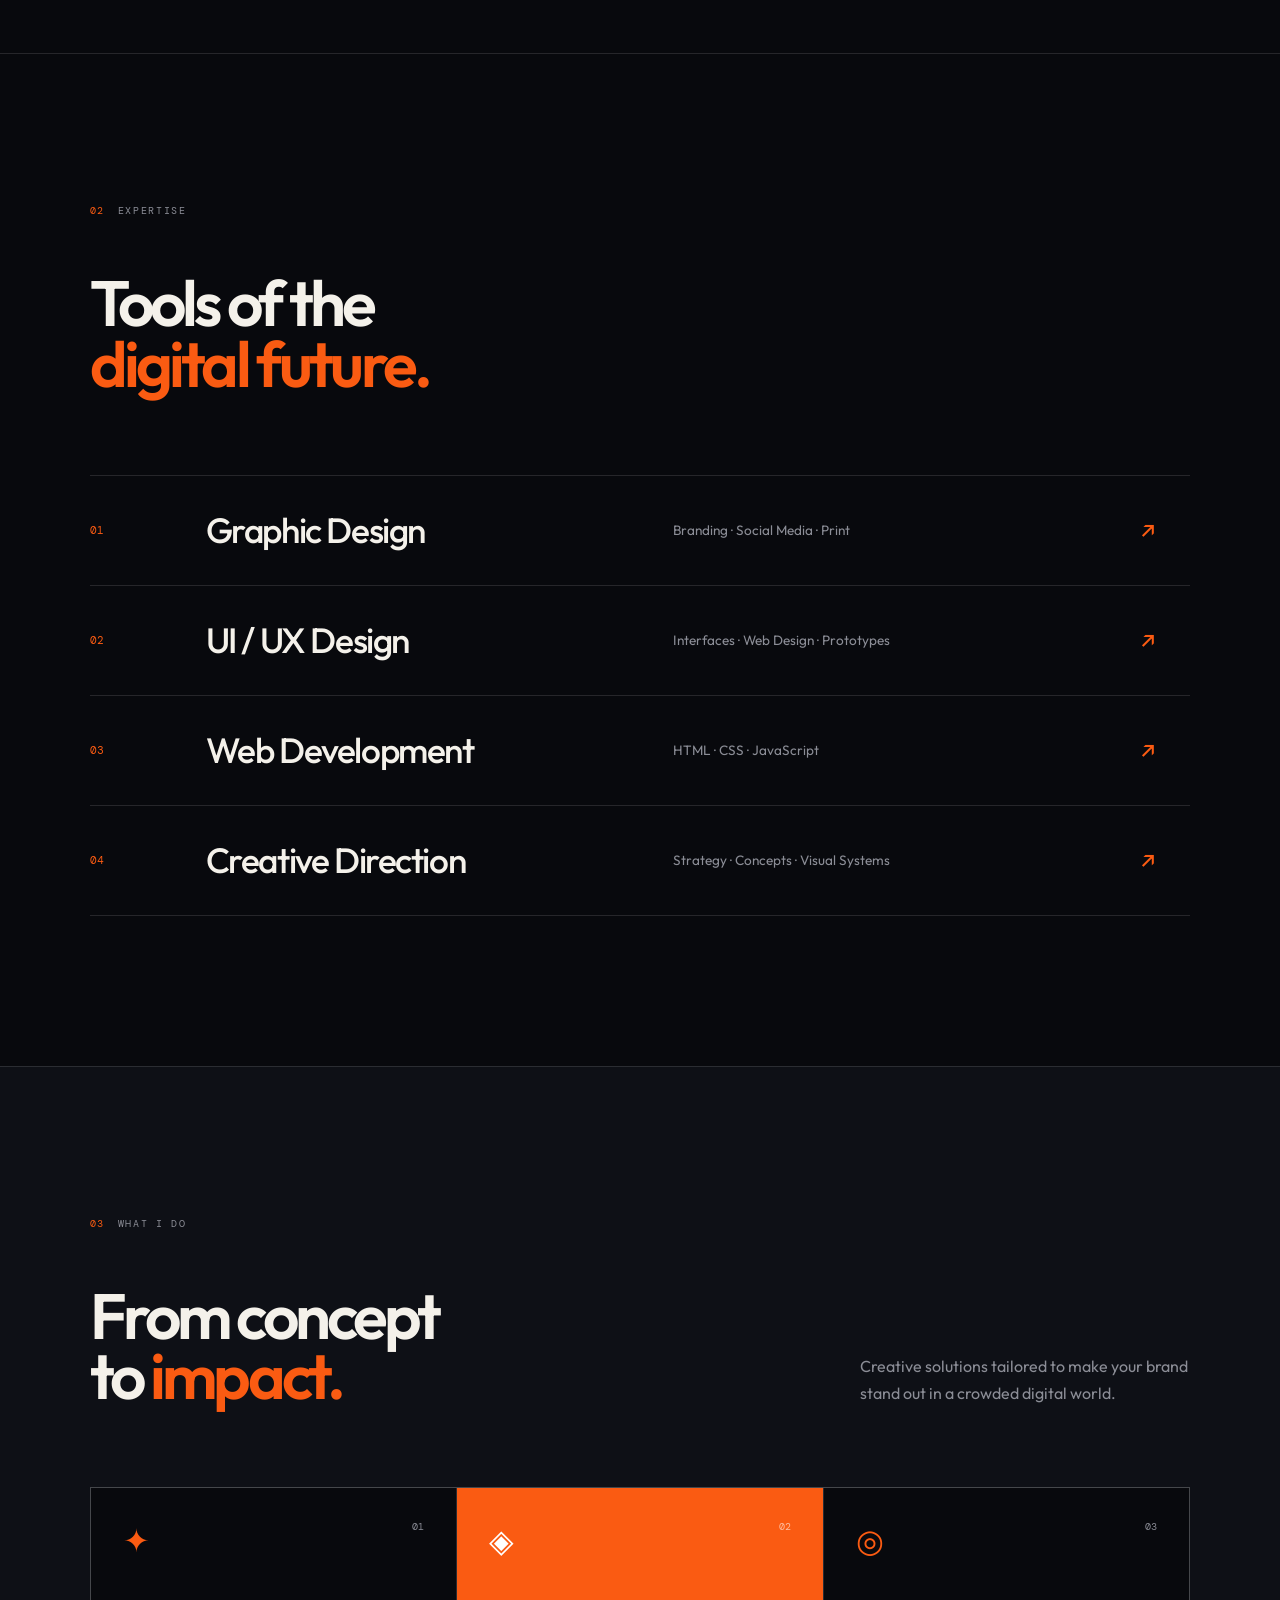
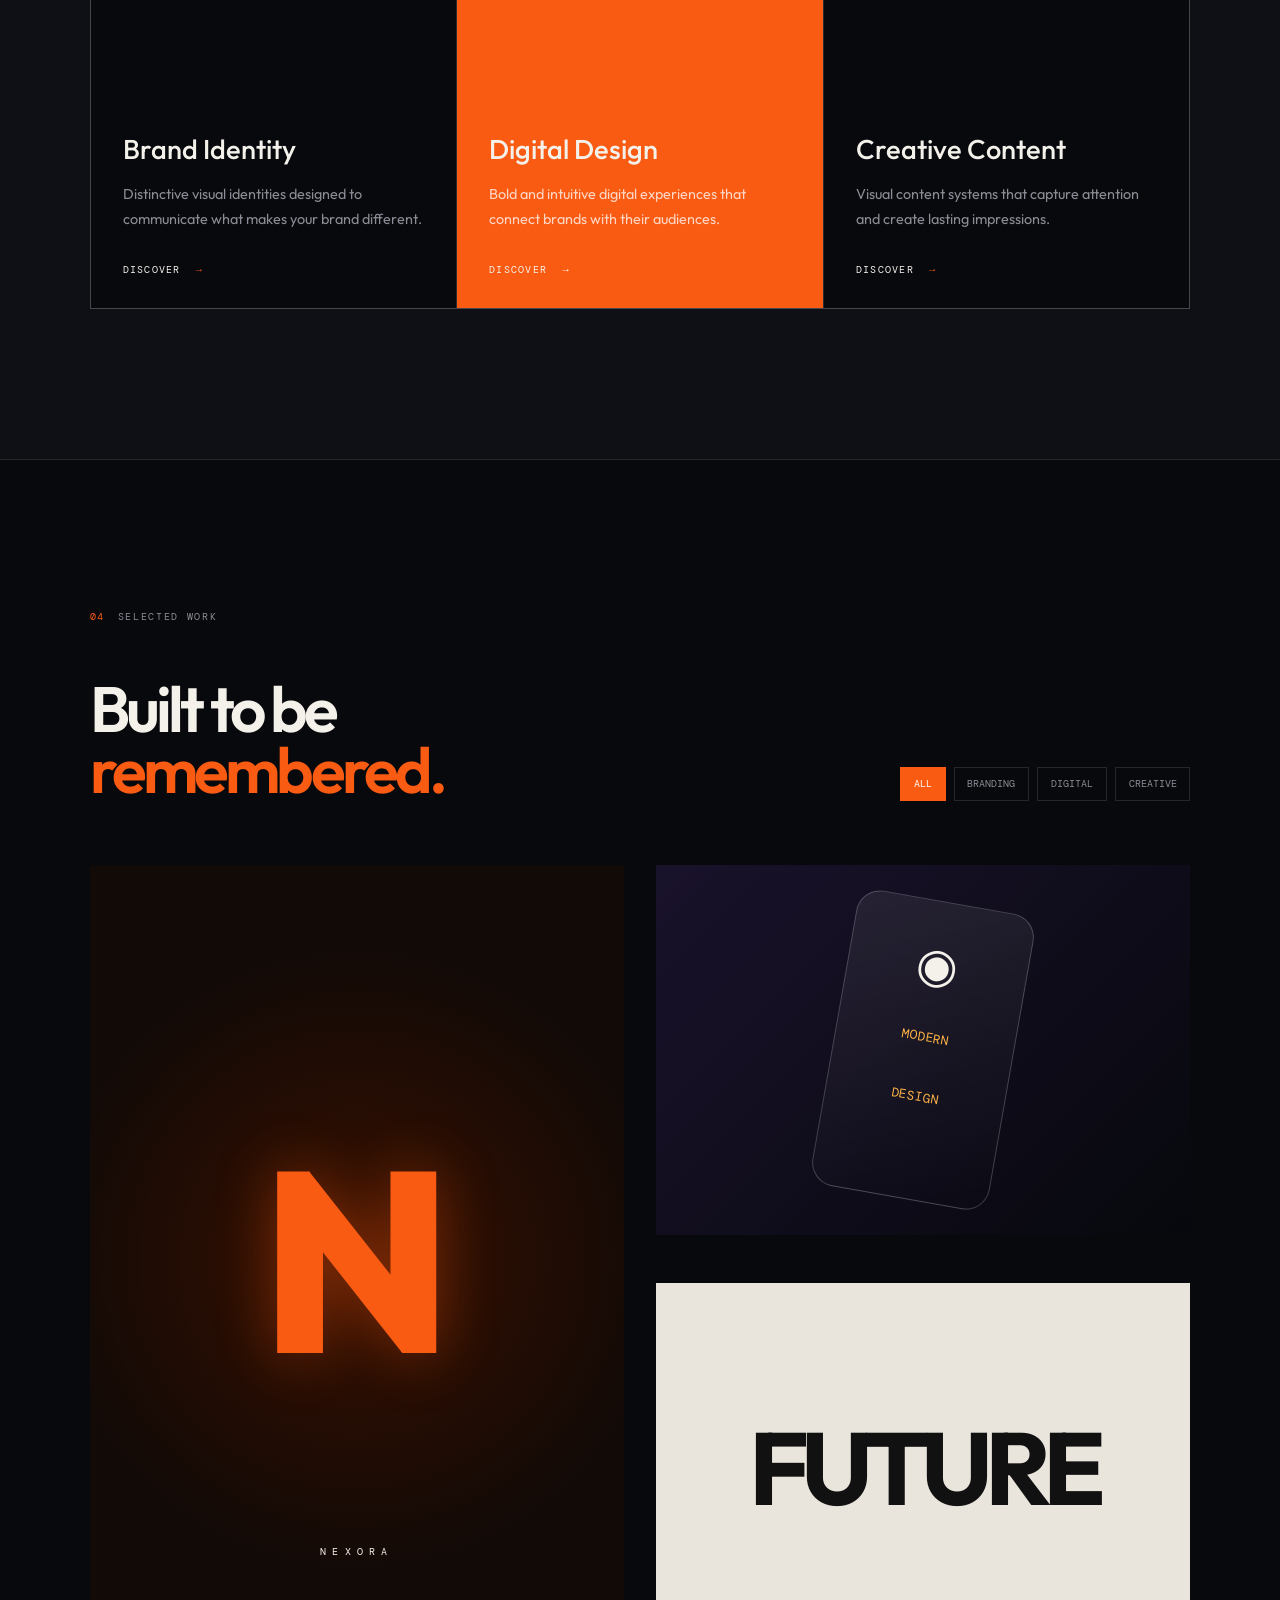
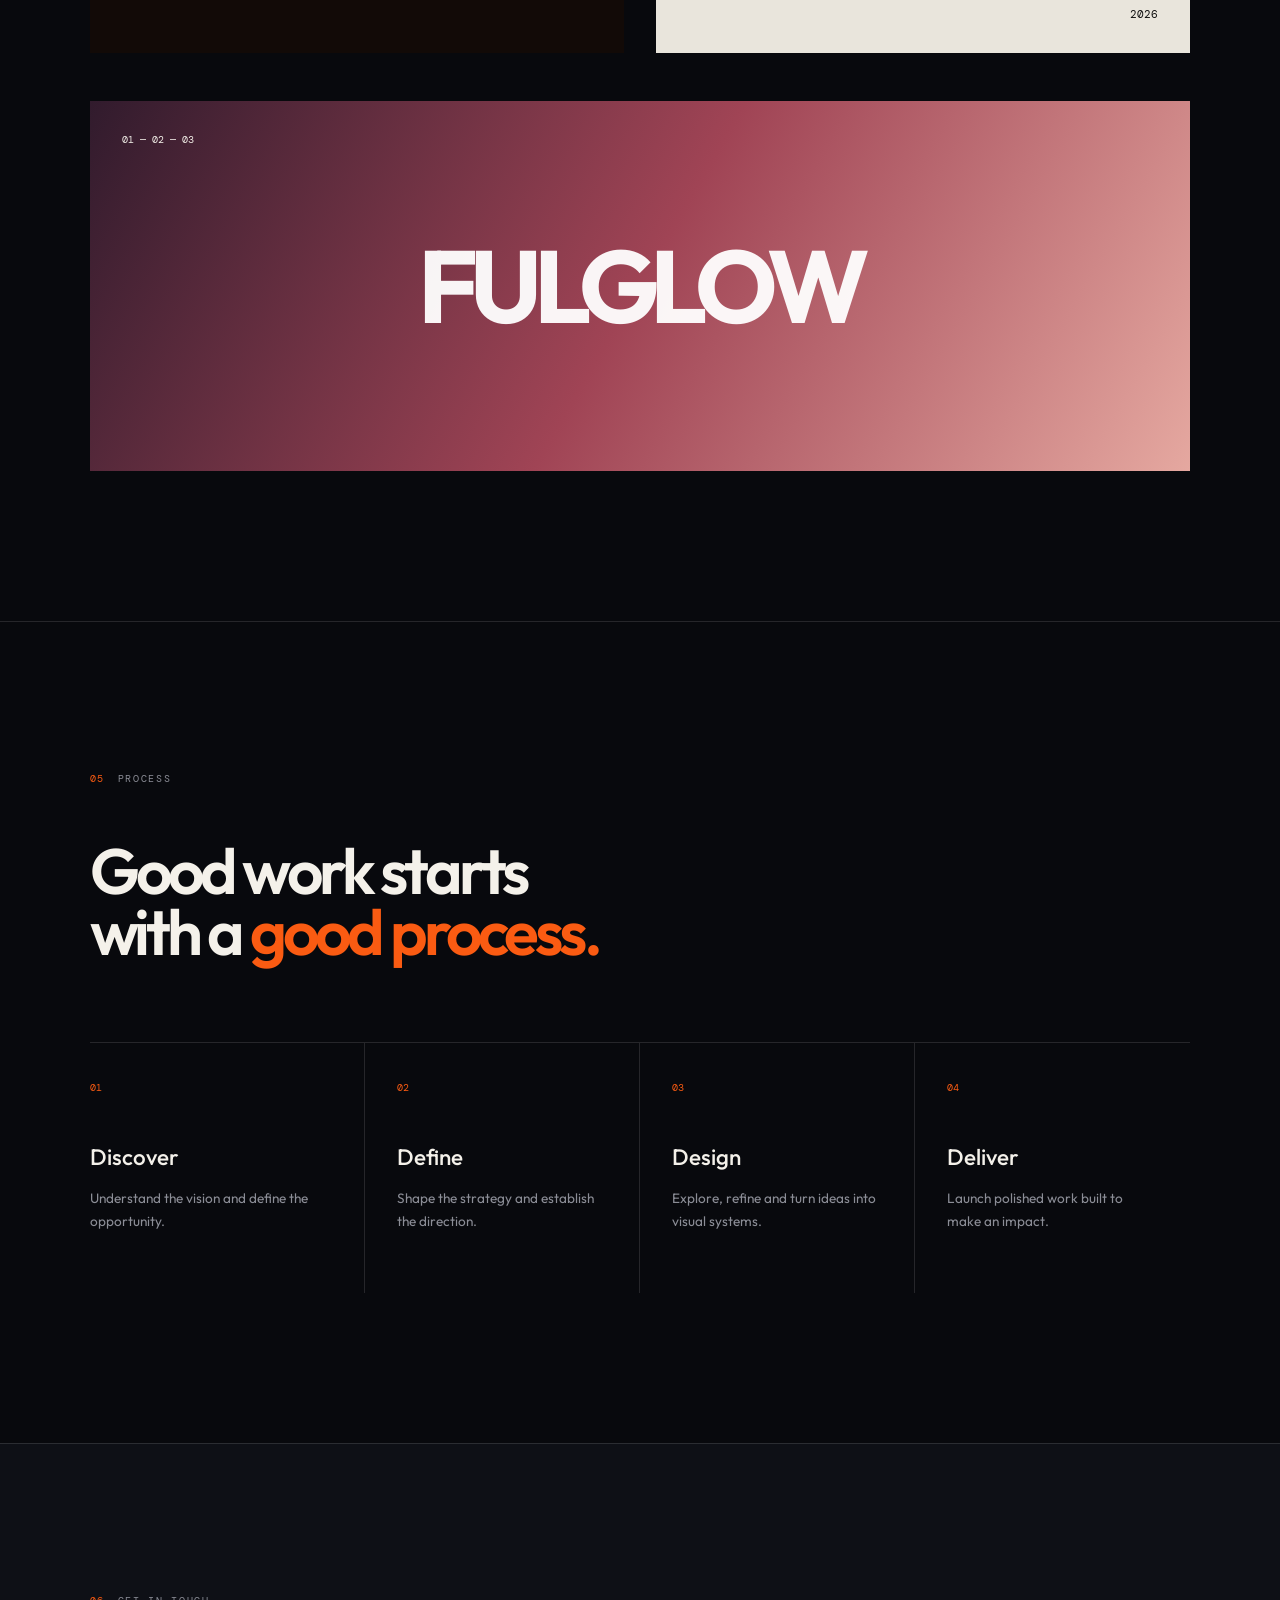
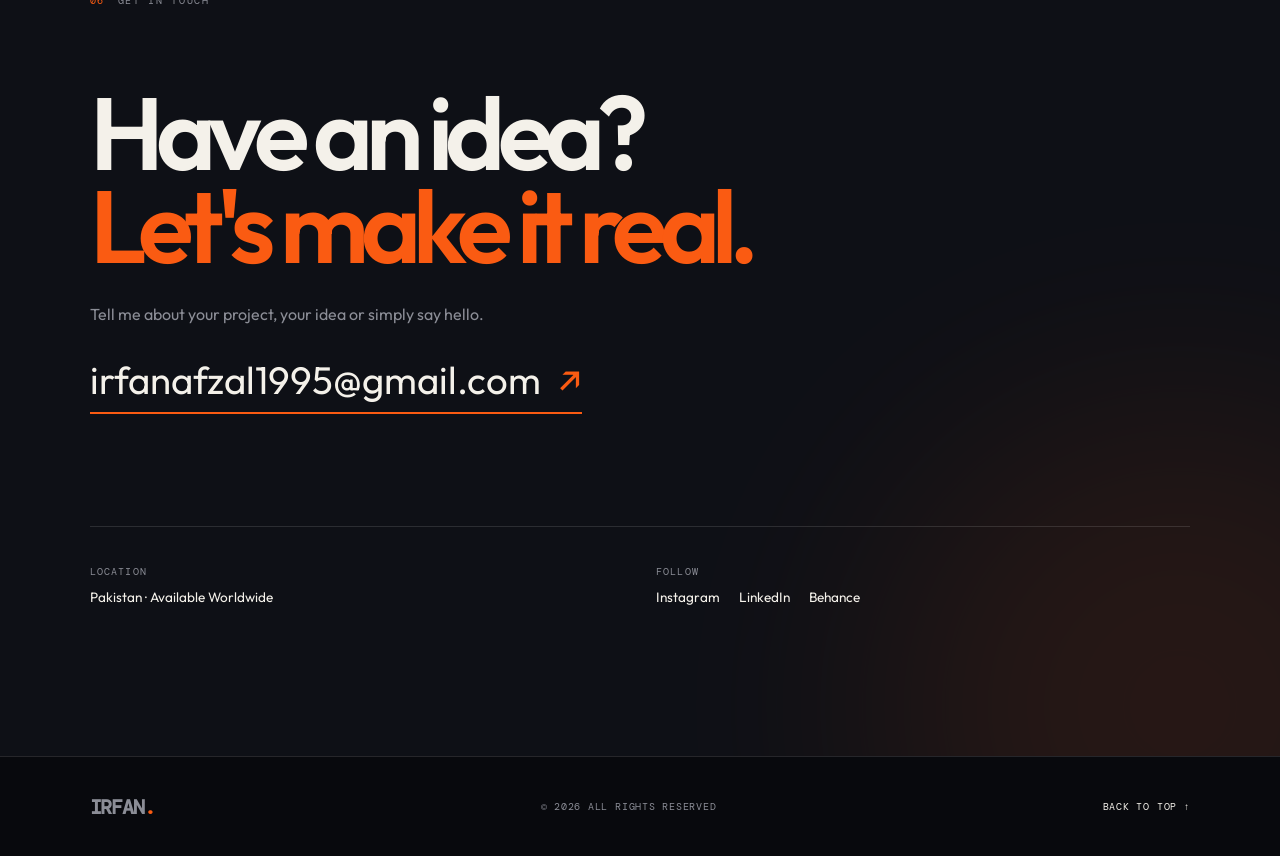
==== commit 4dc46f2e: "Add files via upload" ====
--- a/index.html
+++ b/index.html
@@ -148,20 +148,25 @@
       <div class="project-grid">
         <article class="project-card large reveal" data-category="branding">
           <div class="project-art art-one"><span>N</span><i>NEXORA</i></div>
-          <div class="project-info"><div><small>BRANDING / 2026</small><h3>Nexora Energy</h3></div><span>↗</span></div>
+          <!-- <div class="project-info"><div><small>BRANDING / 2026</small><h3>Nexora Energy</h3></div><span>↗</span></div> -->
         </article>
         <article class="project-card reveal" data-category="digital">
           <div class="project-art art-two"><div class="phone-ui">◉<br><small>MODERN<br>DESIGN</small></div></div>
-          <div class="project-info"><div><small>DIGITAL / 2026</small><h3>Nova Interface</h3></div><span>↗</span></div>
+          <!-- <div class="project-info"><div><small>DIGITAL / 2026</small><h3>Nova Interface</h3></div><span>↗</span></div> -->
         </article>
         <article class="project-card reveal" data-category="creative">
           <div class="project-art art-three"><strong>FUTURE</strong><span>2026</span></div>
-          <div class="project-info"><div><small>CREATIVE / 2026</small><h3>Future Campaign</h3></div><span>↗</span></div>
+          <!-- <div class="project-info"><div><small>CREATIVE / 2026</small><h3>Future Campaign</h3></div><span>↗</span></div> -->
         </article>
         <article class="project-card wide reveal" data-category="branding">
           <div class="project-art art-four"><span>01 — 02 — 03</span><h4>FULGLOW</h4></div>
-          <div class="project-info"><div><small>BRANDING / 2026</small><h3>Fulglow Beauty</h3></div><span>↗</span></div>
-        </article>
+          <!-- <div class="project-info"><div><small>BRANDING / 2026</small><h3>Fulglow Beauty</h3></div><span>↗</span></div> -->
+        </article>
+        <article class="project-card reveal" data-category="branding">
+          <div class="project-art art-two"><div class="phone-ui">◉<br><small>MODERN<br>DESIGN</small></div></div>
+          <!-- <div class="project-info"><div><small>DIGITAL / 2026</small><h3>Nova Interface</h3></div><span>↗</span></div> -->
+        </article>
+        
       </div>
     </section>
 
--- a/style.css
+++ b/style.css
@@ -38,6 +38,7 @@
 }
 .section-pad {
   padding: 150px 7vw;
+  border-top: 1px solid var(--line);
 }
 
 /* ==================== BACKGROUND ==================== */
@@ -101,7 +102,7 @@
 }
 .navbar.scrolled {
   background: rgba(8, 9, 13, 0.8);
-  backdrop-filter: blur(20px);
+  /* backdrop-filter: blur(20px); */
   border-color: var(--line);
   height: 72px;
 }
@@ -172,6 +173,14 @@
 .hero-content {
   max-width: 780px;
   z-index: 2;
+}
+.hero-title {
+  min-height: 2em; /* Fixed height for the title */
+}
+
+.hero-title .gradient-text {
+  display: inline-block;
+  min-width: 200px;
 }
 .eyebrow,
 .section-label {
@@ -924,6 +933,12 @@
   .hero {
     grid-template-columns: 1fr;
     padding-top: 150px;
+    display: flex;
+    flex-direction: column;
+    justify-content: center;
+    align-items: center;
+    text-align: center;
+    
   }
   .hero-visual {
     height: 430px;
@@ -980,6 +995,7 @@
 @media (max-width: 600px) {
   .section-pad {
     padding: 100px 6vw;
+    border-top: 1px solid var(--line);
   }
   .navbar {
     padding: 0 6vw;
@@ -1810,36 +1826,40 @@
 
 /* Orbit positions - each planet orbits at a different radius and speed */
 .planet-ps {
-  animation: orbit1 18s linear infinite;
+  animation: orbit1 22s linear infinite;
   top: 50%;
   left: 50%;
   margin-top: -27px;
   margin-left: -27px;
   transform-origin: 27px 27px;
+  -webkit-animation: orbit1 22s linear infinite;
 }
 .planet-ai {
-  animation: orbit2 22s linear infinite reverse;
+  animation: orbit2 25s linear infinite reverse;
   top: 50%;
   left: 50%;
   margin-top: -27px;
   margin-left: -27px;
   transform-origin: 27px 27px;
+  -webkit-animation: orbit2 25s linear infinite reverse;
 }
 .planet-cd {
-  animation: orbit3 14s linear infinite;
+  animation: orbit3 16s linear infinite;
   top: 50%;
   left: 50%;
   margin-top: -27px;
   margin-left: -27px;
   transform-origin: 27px 27px;
+  -webkit-animation: orbit3 16s linear infinite;
 }
 .planet-figma {
-  animation: orbit4 26s linear infinite reverse;
+  animation: orbit4 36s linear infinite reverse;
   top: 50%;
   left: 50%;
   margin-top: -27px;
   margin-left: -27px;
   transform-origin: 27px 27px;
+  -webkit-animation: orbit4 36s linear infinite reverse;
 }
 
 /* Orbit keyframes with different radii */
@@ -1858,4 +1878,6 @@
 @keyframes orbit4 {
   0% { transform: rotate(220deg) translateX(250px) rotate(-220deg); -webkit-transform: rotate(220deg) translateX(250px) rotate(-220deg); -moz-transform: rotate(220deg) translateX(250px) rotate(-220deg); -ms-transform: rotate(220deg) translateX(250px) rotate(-220deg); -o-transform: rotate(220deg) translateX(250px) rotate(-220deg); }
   100% { transform: rotate(580deg) translateX(250px) rotate(-580deg); -webkit-transform: rotate(580deg) translateX(250px) rotate(-580deg); -moz-transform: rotate(580deg) translateX(250px) rotate(-580deg); -ms-transform: rotate(580deg) translateX(250px) rotate(-580deg); -o-transform: rotate(580deg) translateX(250px) rotate(-580deg); }
-}+}
+
+/* package card css */
